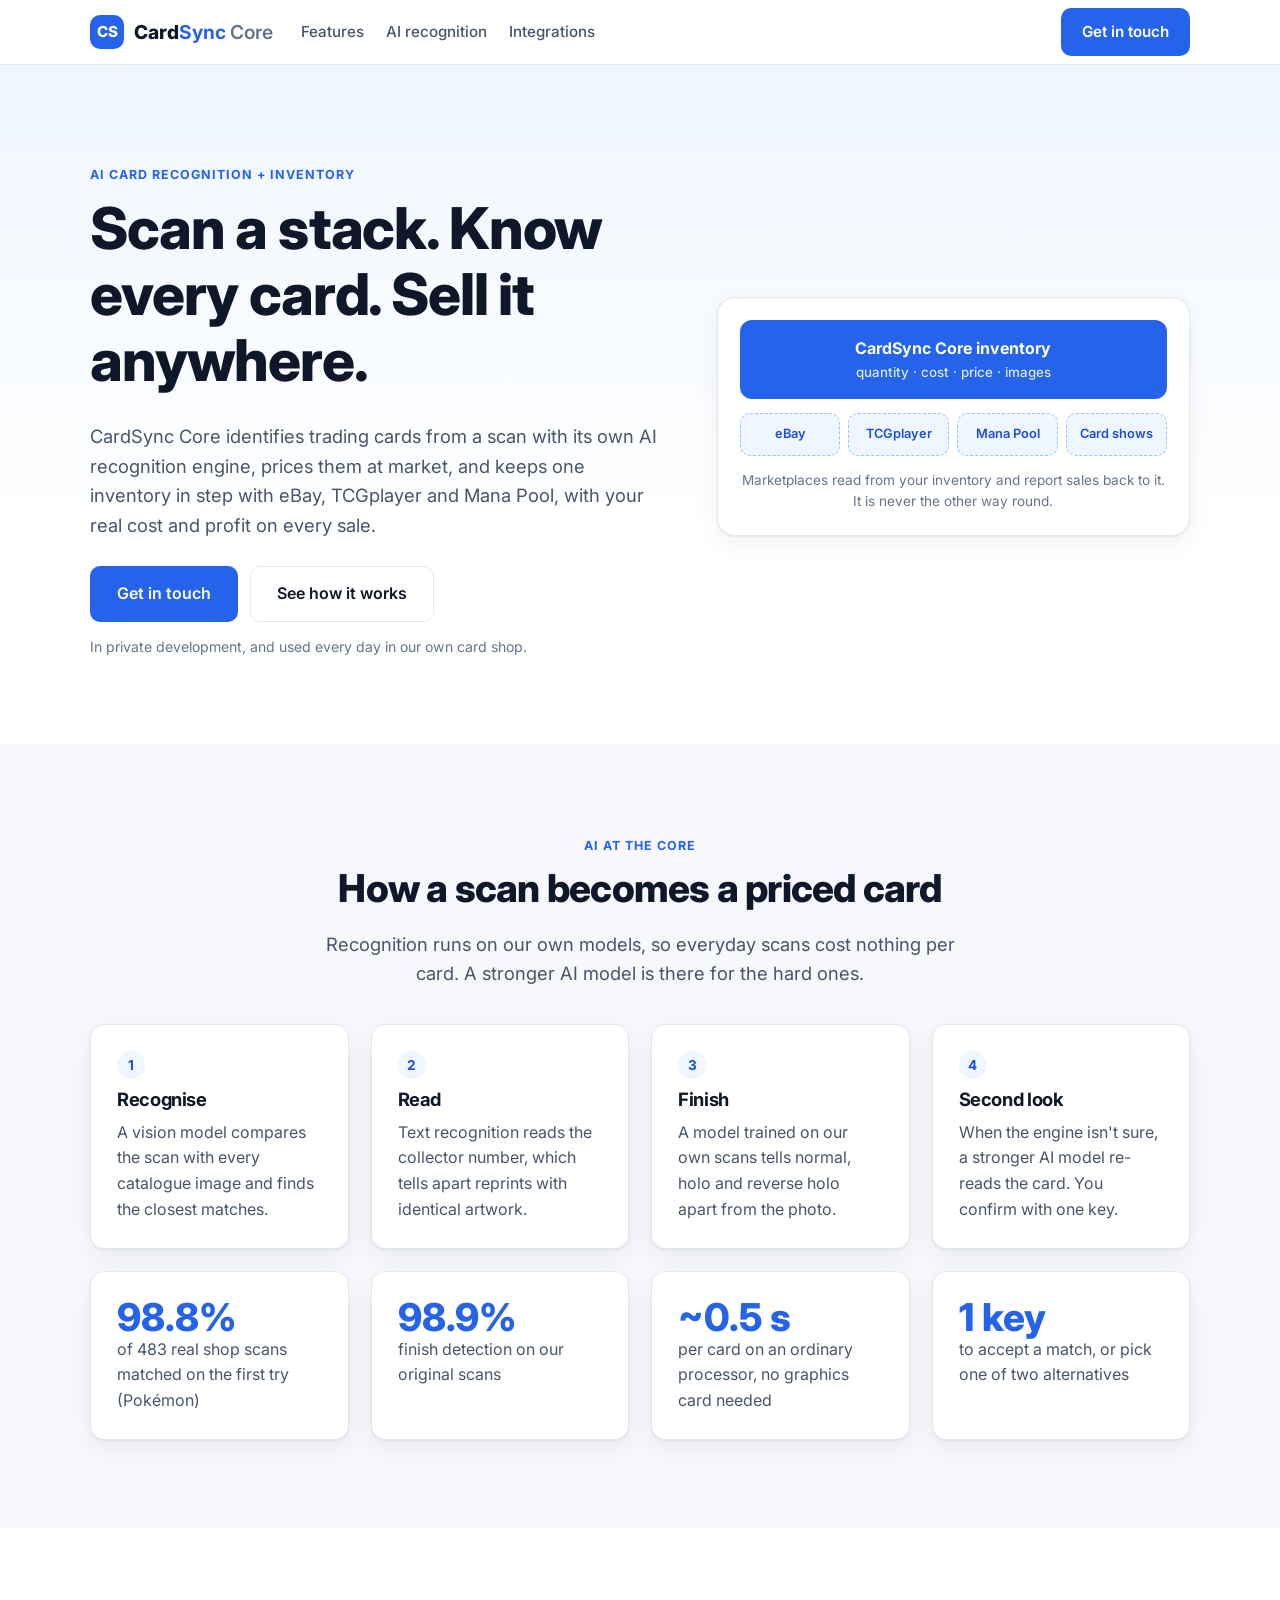
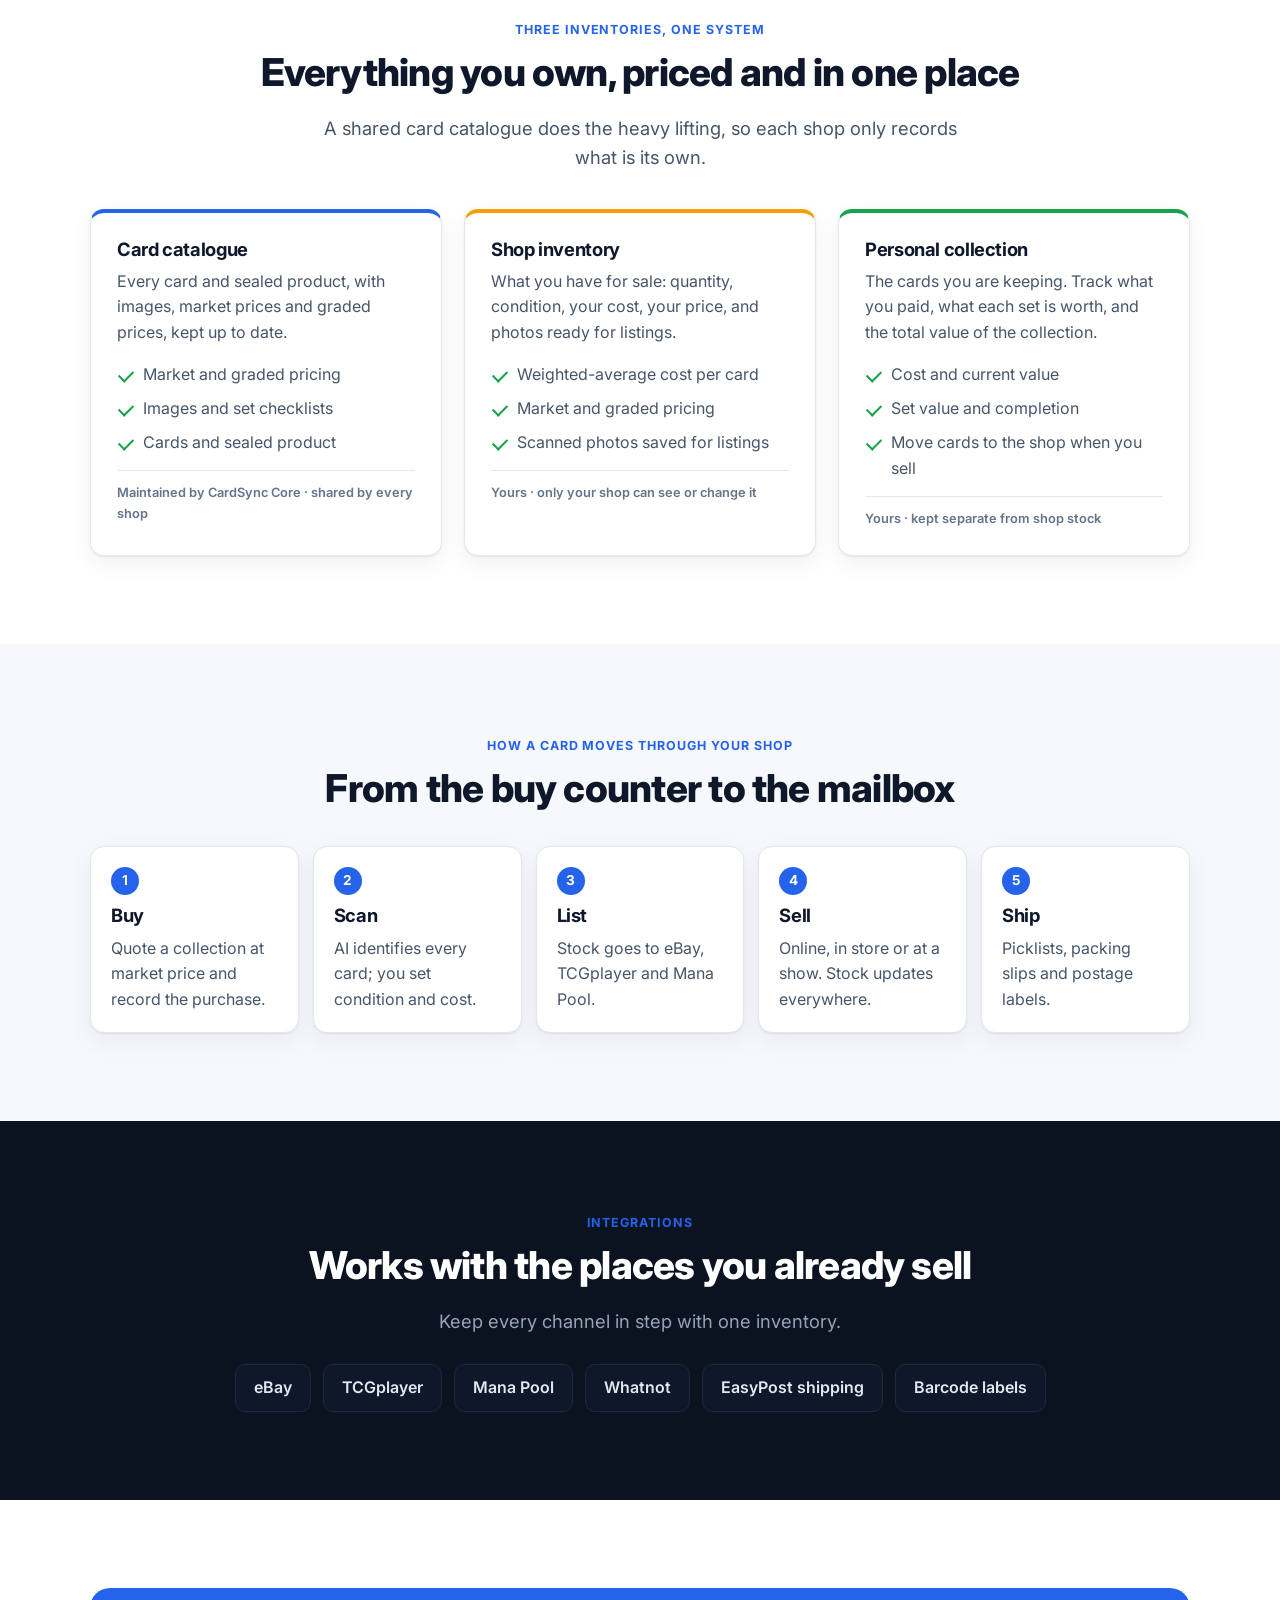
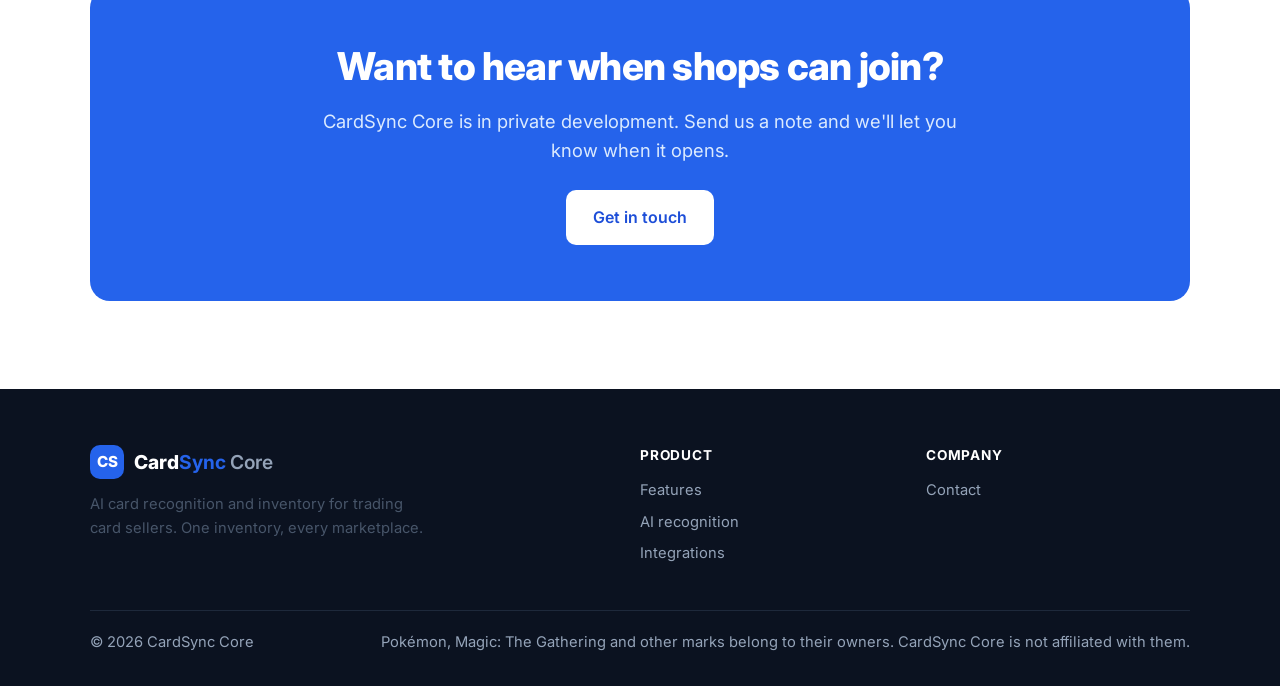
==== index.html @ 9a445628 "CardSync Core website: home and features pages for GitHub Pages Static, rebranded copy of the app's " ====
<!DOCTYPE html>
<html lang="en">
<head>
<meta charset="utf-8">
<meta name="viewport" content="width=device-width, initial-scale=1">
<title>CardSync Core: AI card recognition and inventory for card sellers</title>
<meta name="description" content="CardSync Core identifies trading cards from a scan with its own AI recognition engine, prices them at market, and keeps one inventory in step with eBay, TCGplayer and Mana Pool.">
<meta property="og:title" content="CardSync Core: AI card recognition and inventory for card sellers">
<meta property="og:description" content="Scan a stack, know every card, sell it anywhere. One inventory with your real cost and profit.">
<meta property="og:type" content="website">
<meta property="og:url" content="https://cardsynccore.com/">
<link rel="icon" href="data:image/svg+xml,%3Csvg xmlns='http://www.w3.org/2000/svg' viewBox='0 0 64 64'%3E%3Crect width='64' height='64' rx='16' fill='%232563eb'/%3E%3Ctext x='32' y='42' font-family='Arial,sans-serif' font-size='28' font-weight='700' fill='white' text-anchor='middle'%3ECS%3C/text%3E%3C/svg%3E">
<link rel="preconnect" href="https://fonts.googleapis.com">
<link rel="preconnect" href="https://fonts.gstatic.com" crossorigin>
<link href="https://fonts.googleapis.com/css2?family=Inter:wght@400;500;600;700;800&display=swap" rel="stylesheet">
<link rel="stylesheet" href="styles.css">
</head>
<body>
<nav class="nav" id="nav">
  <div class="wrap">
    <a href="./" class="logo"><span class="logo-mark">CS</span><span>Card<b>Sync</b> <i>Core</i></span></a>
    <button class="menu-btn" type="button" aria-label="Menu" onclick="document.getElementById('nav').classList.toggle('open')">Menu</button>
    <div class="nav-links">
      <a href="features.html">Features</a>
      <a href="#ai">AI recognition</a>
      <a href="features.html#integrations">Integrations</a>
    </div>
    <div class="nav-cta">
      <a class="btn btn-primary" href="mailto:jperry@cardsynccore.com?subject=CardSync%20Core">Get in touch</a>
    </div>
  </div>
</nav>
<main>

<section class="hero">
  <div class="wrap">
    <div>
      <span class="eyebrow">AI card recognition + inventory</span>
      <h1>Scan a stack. Know every card. Sell it anywhere.</h1>
      <p class="lead">CardSync Core identifies trading cards from a scan with its own AI recognition engine, prices them at market, and keeps one inventory in step with eBay, TCGplayer and Mana Pool, with your real cost and profit on every sale.</p>
      <div class="hero-actions">
        <a class="btn btn-primary btn-lg" href="mailto:jperry@cardsynccore.com?subject=CardSync%20Core">Get in touch</a>
        <a class="btn btn-ghost btn-lg" href="features.html">See how it works</a>
      </div>
      <p class="hero-note">In private development, and used every day in our own card shop.</p>
    </div>
    <div class="truth" aria-label="The CardSync Core inventory is the source of truth for every marketplace">
      <div class="truth-core">CardSync Core inventory<small>quantity · cost · price · images</small></div>
      <div class="truth-arrows">
        <span>eBay</span><span>TCGplayer</span><span>Mana Pool</span><span>Card shows</span>
      </div>
      <p class="truth-caption">Marketplaces read from your inventory and report sales back to it. It is never the other way round.</p>
    </div>
  </div>
</section>

<section class="soft" id="ai">
  <div class="wrap">
    <div class="center">
      <span class="eyebrow">AI at the core</span>
      <h2>How a scan becomes a priced card</h2>
      <p class="lead">Recognition runs on our own models, so everyday scans cost nothing per card. A stronger AI model is there for the hard ones.</p>
    </div>
    <div class="grid g4 ai-steps" style="margin-top:36px">
      <div class="card"><h3>Recognise</h3><p>A vision model compares the scan with every catalogue image and finds the closest matches.</p></div>
      <div class="card"><h3>Read</h3><p>Text recognition reads the collector number, which tells apart reprints with identical artwork.</p></div>
      <div class="card"><h3>Finish</h3><p>A model trained on our own scans tells normal, holo and reverse holo apart from the photo.</p></div>
      <div class="card"><h3>Second look</h3><p>When the engine isn't sure, a stronger AI model re-reads the card. You confirm with one key.</p></div>
    </div>
    <div class="grid g4" style="margin-top:22px">
      <div class="card"><div class="stat">98.8%</div><p>of 483 real shop scans matched on the first try (Pokémon)</p></div>
      <div class="card"><div class="stat">98.9%</div><p>finish detection on our original scans</p></div>
      <div class="card"><div class="stat">~0.5 s</div><p>per card on an ordinary processor, no graphics card needed</p></div>
      <div class="card"><div class="stat">1 key</div><p>to accept a match, or pick one of two alternatives</p></div>
    </div>
  </div>
</section>

<section>
  <div class="wrap">
    <div class="center">
      <span class="eyebrow">Three inventories, one system</span>
      <h2>Everything you own, priced and in one place</h2>
      <p class="lead">A shared card catalogue does the heavy lifting, so each shop only records what is its own.</p>
    </div>
    <div class="grid g3" style="margin-top:36px">
      <div class="card layer">
        <h3>Card catalogue</h3>
        <p>Every card and sealed product, with images, market prices and graded prices, kept up to date.</p>
        <ul class="ticks"><li>Market and graded pricing</li><li>Images and set checklists</li><li>Cards and sealed product</li></ul>
        <div class="who">Maintained by CardSync Core · shared by every shop</div>
      </div>
      <div class="card layer">
        <h3>Shop inventory</h3>
        <p>What you have for sale: quantity, condition, your cost, your price, and photos ready for listings.</p>
        <ul class="ticks"><li>Weighted-average cost per card</li><li>Market and graded pricing</li><li>Scanned photos saved for listings</li></ul>
        <div class="who">Yours · only your shop can see or change it</div>
      </div>
      <div class="card layer">
        <h3>Personal collection</h3>
        <p>The cards you are keeping. Track what you paid, what each set is worth, and the total value of the collection.</p>
        <ul class="ticks"><li>Cost and current value</li><li>Set value and completion</li><li>Move cards to the shop when you sell</li></ul>
        <div class="who">Yours · kept separate from shop stock</div>
      </div>
    </div>
  </div>
</section>

<section class="soft">
  <div class="wrap">
    <div class="center">
      <span class="eyebrow">How a card moves through your shop</span>
      <h2>From the buy counter to the mailbox</h2>
    </div>
    <div class="flow" style="margin-top:36px">
      <div class="card"><h3>Buy</h3><p>Quote a collection at market price and record the purchase.</p></div>
      <div class="card"><h3>Scan</h3><p>AI identifies every card; you set condition and cost.</p></div>
      <div class="card"><h3>List</h3><p>Stock goes to eBay, TCGplayer and Mana Pool.</p></div>
      <div class="card"><h3>Sell</h3><p>Online, in store or at a show. Stock updates everywhere.</p></div>
      <div class="card"><h3>Ship</h3><p>Picklists, packing slips and postage labels.</p></div>
    </div>
  </div>
</section>

<section class="dark" id="integrations">
  <div class="wrap center">
    <span class="eyebrow">Integrations</span>
    <h2>Works with the places you already sell</h2>
    <p class="lead">Keep every channel in step with one inventory.</p>
    <div class="logos"><span>eBay</span><span>TCGplayer</span><span>Mana Pool</span><span>Whatnot</span><span>EasyPost shipping</span><span>Barcode labels</span></div>
  </div>
</section>

<section>
  <div class="wrap">
    <div class="cta-band">
      <h2>Want to hear when shops can join?</h2>
      <p class="lead" style="margin:0 auto 24px">CardSync Core is in private development. Send us a note and we'll let you know when it opens.</p>
      <a class="btn btn-primary btn-lg" href="mailto:jperry@cardsynccore.com?subject=CardSync%20Core">Get in touch</a>
    </div>
  </div>
</section>

</main>
<footer>
  <div class="wrap">
    <div class="grid">
      <div>
        <a href="./" class="logo"><span class="logo-mark">CS</span><span>Card<b>Sync</b> <i>Core</i></span></a>
        <p style="margin-top:14px;max-width:340px">AI card recognition and inventory for trading card sellers. One inventory, every marketplace.</p>
      </div>
      <div>
        <h4>Product</h4>
        <a href="features.html">Features</a>
        <a href="#ai">AI recognition</a>
        <a href="features.html#integrations">Integrations</a>
      </div>
      <div>
        <h4>Company</h4>
        <a href="mailto:jperry@cardsynccore.com?subject=CardSync%20Core">Contact</a>
      </div>
    </div>
    <div class="legal">
      <span>&copy; 2026 CardSync Core</span>
      <span>Pokémon, Magic: The Gathering and other marks belong to their owners. CardSync Core is not affiliated with them.</span>
    </div>
  </div>
</footer>
</body>
</html>
---- styles.css ----
/* CardSync Core: public site. Static; GitHub Pages. */
:root{
  --bg:#ffffff; --bg-soft:#f6f8fb; --ink:#0f172a; --ink-2:#475569; --ink-3:#64748b;
  --line:#e2e8f0; --brand:#2563eb; --brand-ink:#1d4ed8; --brand-soft:#eff6ff;
  --accent:#f59e0b; --ok:#16a34a; --dark:#0b1220;
  --radius:14px; --shadow:0 1px 2px rgba(15,23,42,.06),0 8px 24px rgba(15,23,42,.06);
}
*{box-sizing:border-box}
html{scroll-behavior:smooth}
body{margin:0;background:var(--bg);color:var(--ink);font:16px/1.6 Inter,system-ui,-apple-system,"Segoe UI",sans-serif;-webkit-font-smoothing:antialiased}
a{color:var(--brand);text-decoration:none}
img{max-width:100%}
.wrap{max-width:1140px;margin:0 auto;padding:0 20px}
h1,h2,h3{line-height:1.15;letter-spacing:-.02em;margin:0 0 .5em}
h1{font-size:clamp(2.2rem,5vw,3.6rem);font-weight:800}
h2{font-size:clamp(1.7rem,3.4vw,2.4rem);font-weight:800}
h3{font-size:1.15rem;font-weight:700}
p{margin:0 0 1em;color:var(--ink-2)}
.eyebrow{display:inline-block;font-size:.78rem;font-weight:700;letter-spacing:.08em;text-transform:uppercase;color:var(--brand);margin-bottom:.8em}
.lead{font-size:1.15rem;max-width:640px}
.center{text-align:center}.center .lead{margin-left:auto;margin-right:auto}

/* nav */
.nav{position:sticky;top:0;z-index:20;background:rgba(255,255,255,.92);backdrop-filter:saturate(1.4) blur(8px);border-bottom:1px solid var(--line)}
.nav .wrap{display:flex;align-items:center;gap:28px;height:64px}
.logo{display:flex;align-items:center;gap:10px;font-weight:800;font-size:1.2rem;color:var(--ink)}
.logo-mark{width:34px;height:34px;border-radius:10px;background:var(--brand);display:grid;place-items:center;color:#fff;font-size:.95rem}
.logo b{color:var(--brand)}
.logo i{font-style:normal;font-weight:600;color:var(--ink-3)}
.nav-links{display:flex;gap:22px;margin-right:auto}
.nav-links a{color:var(--ink-2);font-weight:500;font-size:.95rem}
.nav-links a:hover,.nav-links a.active{color:var(--ink)}
.nav-cta{display:flex;gap:10px;align-items:center}
.menu-btn{display:none;margin-left:auto;background:none;border:1px solid var(--line);border-radius:8px;padding:6px 10px;font:inherit;cursor:pointer}

/* buttons */
.btn{display:inline-flex;align-items:center;justify-content:center;gap:8px;padding:11px 20px;border-radius:10px;font-weight:600;font-size:.95rem;border:1px solid transparent;cursor:pointer;transition:background .15s,border-color .15s}
.btn-primary{background:var(--brand);color:#fff}.btn-primary:hover{background:var(--brand-ink)}
.btn-ghost{color:var(--ink);border-color:var(--line);background:#fff}.btn-ghost:hover{border-color:#cbd5e1}
.btn-lg{padding:14px 26px;font-size:1rem}

/* sections */
section{padding:88px 0}
.soft{background:var(--bg-soft)}
.dark{background:var(--dark);color:#e2e8f0}.dark p{color:#94a3b8}.dark h2,.dark h3{color:#fff}
.grid{display:grid;gap:22px}
.g2{grid-template-columns:repeat(2,1fr)}.g3{grid-template-columns:repeat(3,1fr)}.g4{grid-template-columns:repeat(4,1fr)}
.card{background:#fff;border:1px solid var(--line);border-radius:var(--radius);padding:26px;box-shadow:var(--shadow)}
.card p:last-child{margin-bottom:0}
.ticks{list-style:none;padding:0;margin:0}
.ticks li{position:relative;padding-left:26px;margin:0 0 .55em;color:var(--ink-2)}
.ticks li::before{content:"";position:absolute;left:2px;top:.5em;width:12px;height:7px;border-left:2px solid var(--ok);border-bottom:2px solid var(--ok);transform:rotate(-45deg)}
.pill{display:inline-block;font-size:.75rem;font-weight:600;padding:3px 10px;border-radius:999px;background:var(--brand-soft);color:var(--brand-ink)}
.cta-band{background:var(--brand);color:#fff;border-radius:20px;padding:56px 40px;text-align:center}
.cta-band h2{color:#fff}.cta-band p{color:#dbeafe}
.cta-band .btn-primary{background:#fff;color:var(--brand-ink)}

/* home */
.hero{padding:96px 0 72px;background:linear-gradient(180deg,var(--brand-soft),#fff 70%)}
.hero .wrap{display:grid;grid-template-columns:1.1fr .9fr;gap:48px;align-items:center}
.hero-actions{display:flex;gap:12px;flex-wrap:wrap;margin:26px 0 14px}
.hero-note{font-size:.88rem;color:var(--ink-3)}
.truth{background:#fff;border:1px solid var(--line);border-radius:18px;box-shadow:var(--shadow);padding:22px}
.truth-core{background:var(--brand);color:#fff;border-radius:12px;padding:16px 18px;text-align:center;font-weight:700}
.truth-core small{display:block;font-weight:500;color:#dbeafe}
.truth-arrows{display:grid;grid-template-columns:repeat(4,1fr);gap:8px;margin-top:14px}
.truth-arrows span{border:1px dashed #93c5fd;border-radius:10px;padding:10px 4px;text-align:center;font-size:.8rem;font-weight:600;color:var(--brand-ink);background:var(--brand-soft)}
.truth-caption{margin:14px 0 0;font-size:.85rem;text-align:center;color:var(--ink-3)}
.layer{border-top:4px solid var(--brand)}
.layer:nth-child(2){border-top-color:var(--accent)}
.layer:nth-child(3){border-top-color:var(--ok)}
.who{font-size:.8rem;font-weight:600;color:var(--ink-3);margin-top:14px;padding-top:12px;border-top:1px solid var(--line)}
.flow{display:grid;grid-template-columns:repeat(5,1fr);gap:14px;counter-reset:step}
.flow .card{padding:20px}
.flow .card::before{counter-increment:step;content:counter(step);display:grid;place-items:center;width:28px;height:28px;border-radius:50%;background:var(--brand);color:#fff;font-weight:700;font-size:.85rem;margin-bottom:10px}
.logos{display:flex;flex-wrap:wrap;gap:12px;justify-content:center;margin-top:28px}
.logos span{border:1px solid #1e293b;background:#0f172a;border-radius:10px;padding:10px 18px;font-weight:600;color:#e2e8f0}
.stat{font-size:2.4rem;font-weight:800;color:var(--brand);line-height:1}
.ai-steps{counter-reset:ai}
.ai-steps .card::before{counter-increment:ai;content:counter(ai);display:inline-grid;place-items:center;width:28px;height:28px;border-radius:50%;background:var(--brand-soft);color:var(--brand-ink);font-weight:700;font-size:.85rem;margin-bottom:10px}

/* features */
.fhero{padding:84px 0 40px;text-align:center;background:linear-gradient(180deg,var(--brand-soft),#fff)}
.jump{display:flex;flex-wrap:wrap;gap:8px;justify-content:center;margin-top:22px}
.jump a{border:1px solid var(--line);background:#fff;border-radius:999px;padding:6px 14px;font-size:.88rem;color:var(--ink-2);font-weight:500}
.jump a:hover{border-color:var(--brand);color:var(--brand)}
.feat{display:grid;grid-template-columns:1fr 1fr;gap:48px;align-items:start;padding:56px 0;border-bottom:1px solid var(--line)}
.feat:last-child{border-bottom:0}
.feat .card{background:var(--bg-soft);box-shadow:none}

/* footer */
footer{background:var(--dark);color:#94a3b8;padding:56px 0 32px;font-size:.92rem}
footer .grid{grid-template-columns:2fr 1fr 1fr}
footer h4{color:#fff;font-size:.85rem;text-transform:uppercase;letter-spacing:.06em;margin:0 0 12px}
footer a{color:#94a3b8;display:block;margin-bottom:8px}footer a:hover{color:#fff}
footer .logo{color:#fff}
footer .logo i{color:#94a3b8}
.legal{border-top:1px solid #1e293b;margin-top:36px;padding-top:20px;display:flex;justify-content:space-between;gap:12px;flex-wrap:wrap}

@media (max-width:900px){
  .g3,.g4{grid-template-columns:repeat(2,1fr)}
  footer .grid{grid-template-columns:1fr 1fr}
  .hero .wrap{grid-template-columns:1fr}
  .flow{grid-template-columns:repeat(2,1fr)}
}
@media (max-width:720px){
  section{padding:64px 0}
  .g2,.g3,.g4{grid-template-columns:1fr}
  .menu-btn{display:block}
  .nav-links,.nav-cta{display:none}
  .nav.open .wrap{flex-wrap:wrap;height:auto;padding-top:12px;padding-bottom:16px}
  .nav.open .nav-links,.nav.open .nav-cta{display:flex;flex-direction:column;align-items:flex-start;width:100%;gap:12px}
  .cta-band{padding:40px 22px}
  .flow{grid-template-columns:1fr}
  .truth-arrows{grid-template-columns:repeat(2,1fr)}
  .feat{grid-template-columns:1fr;gap:18px;padding:40px 0}
}
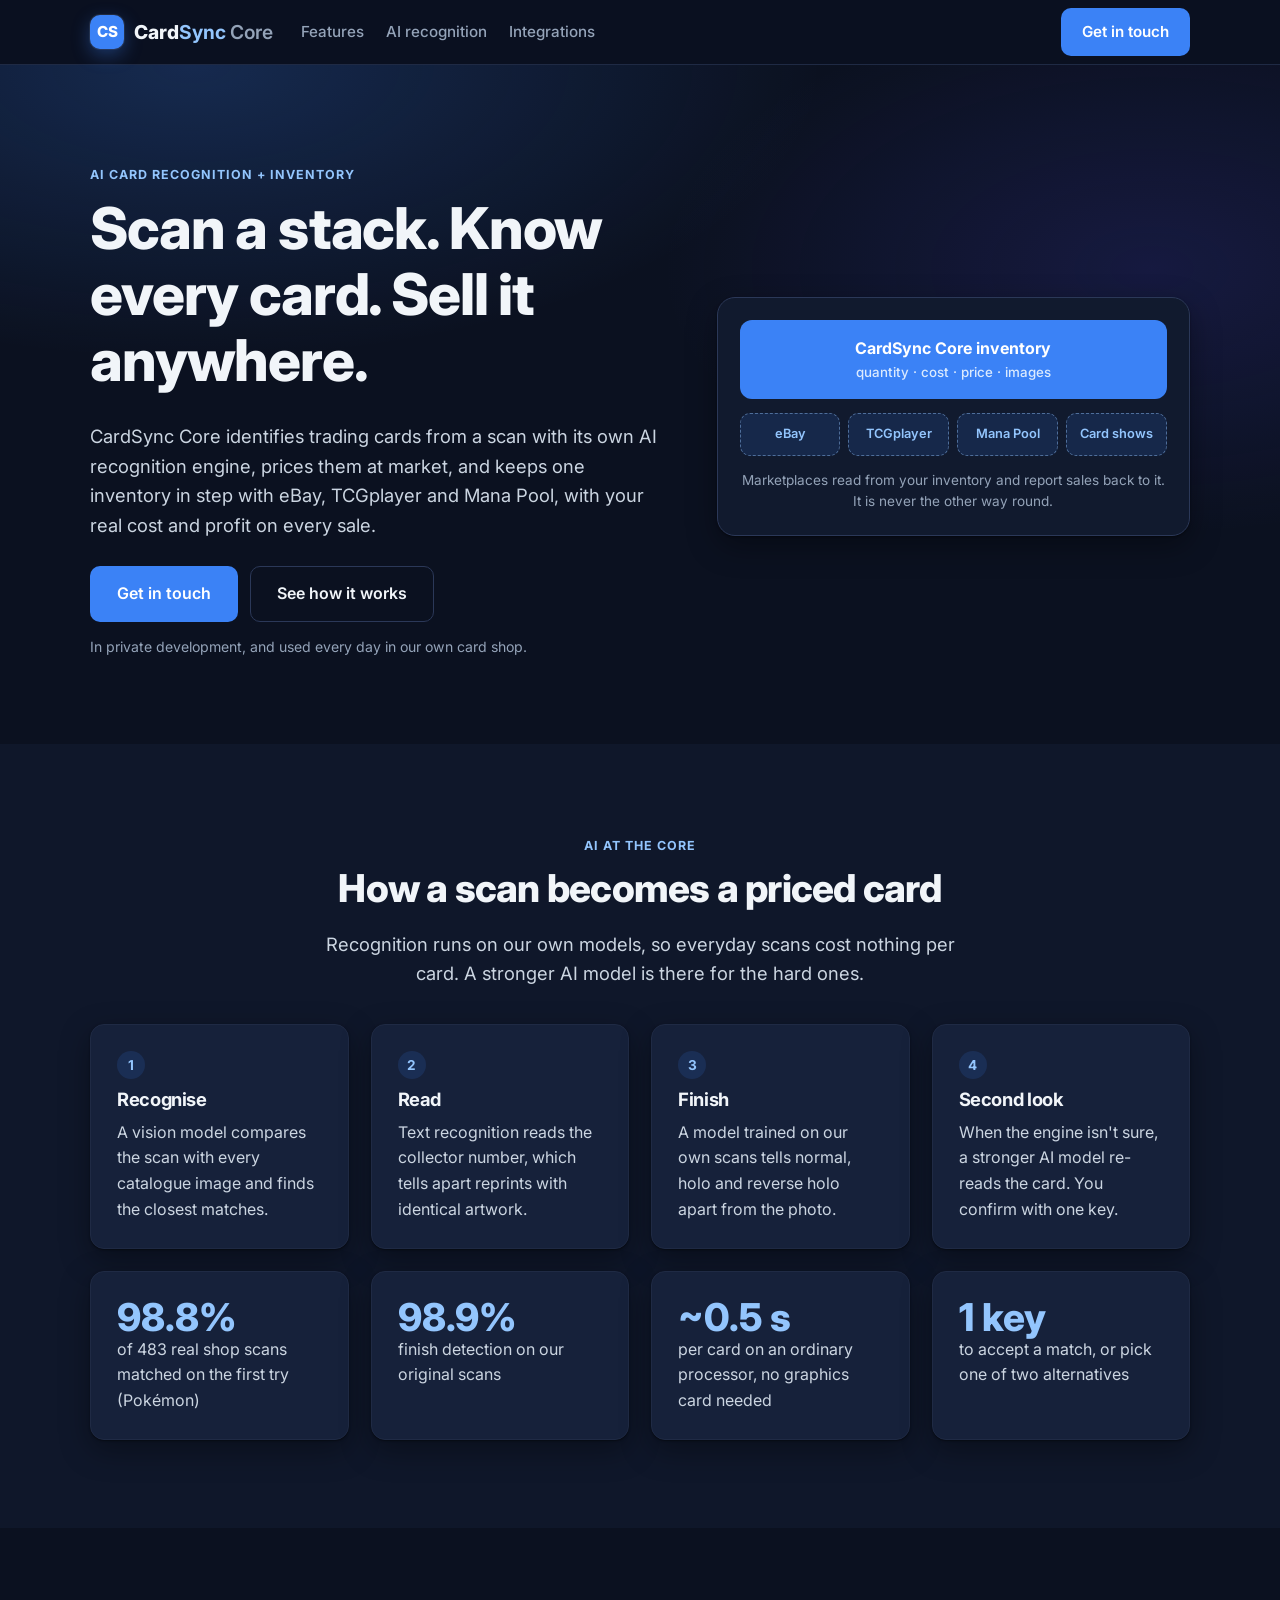
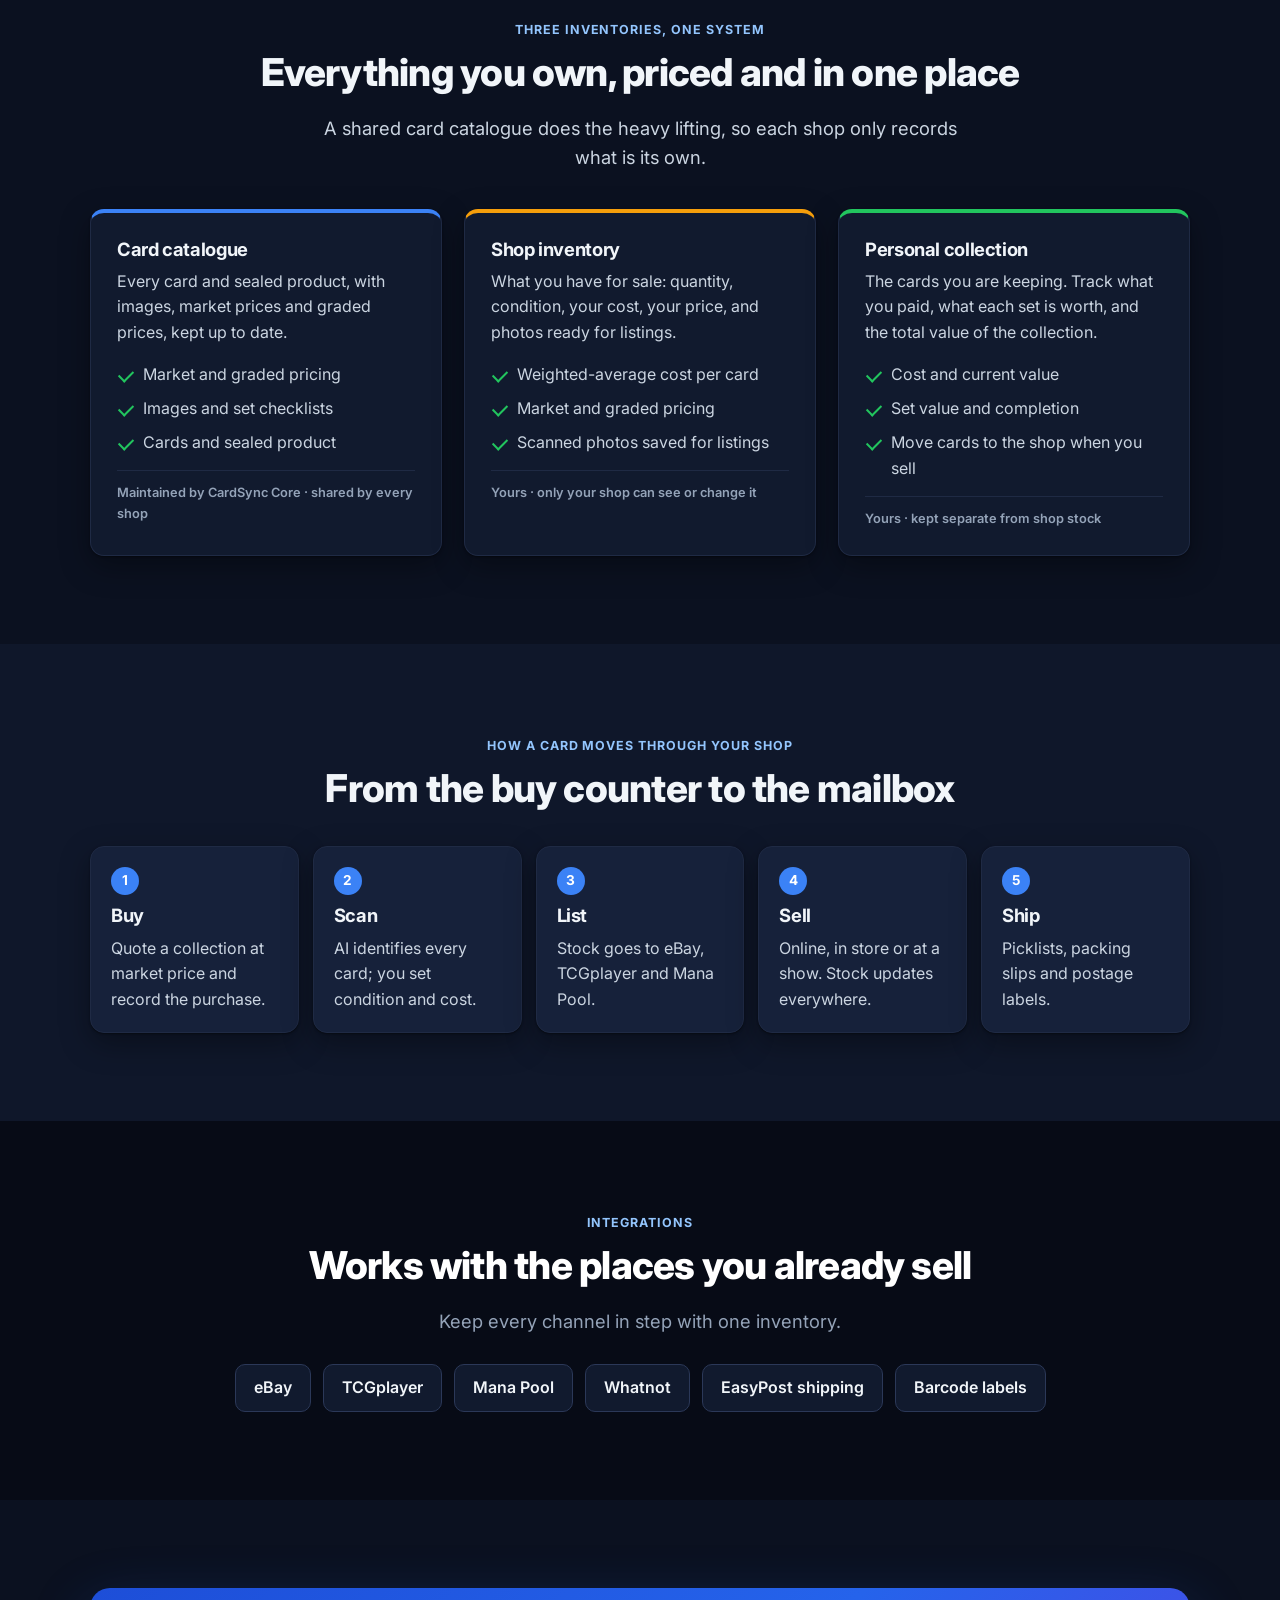
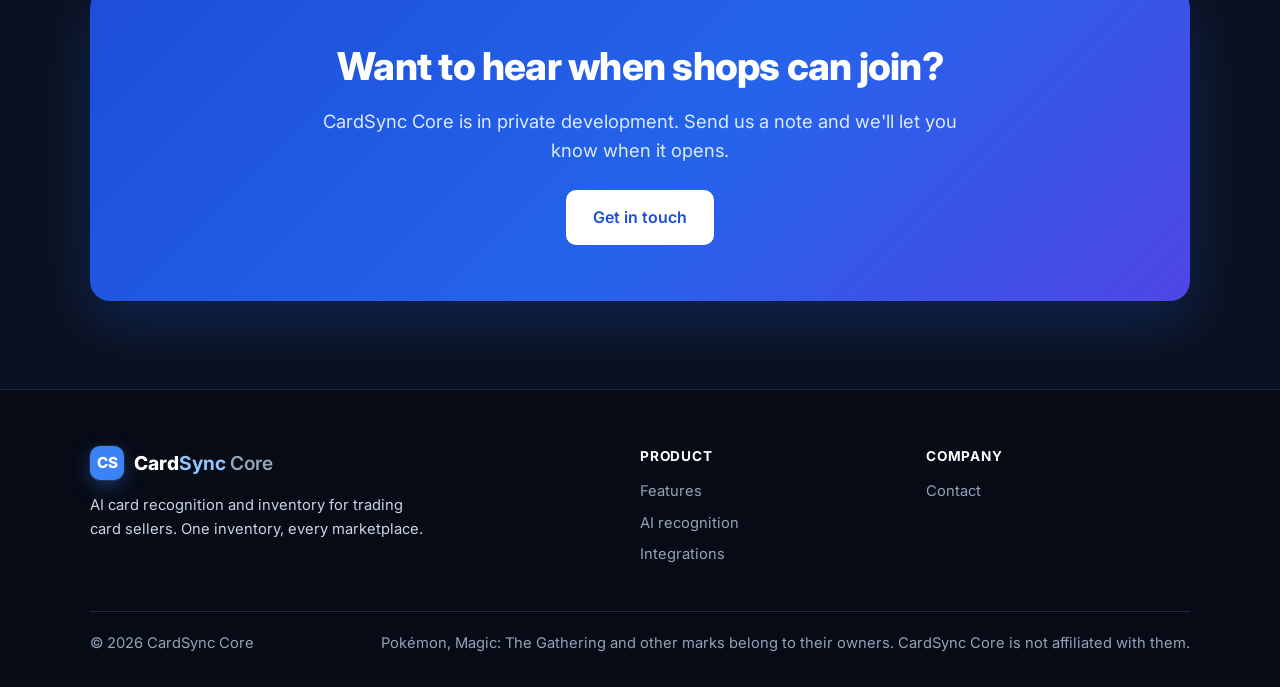
==== commit 93b6231d: "Dark theme Co-Authored-By: Claude Opus 5.5 <noreply@anthropic.com>" ====
--- a/index.html
+++ b/index.html
@@ -3,6 +3,7 @@
 <head>
 <meta charset="utf-8">
 <meta name="viewport" content="width=device-width, initial-scale=1">
+<meta name="theme-color" content="#0b1120">
 <title>CardSync Core: AI card recognition and inventory for card sellers</title>
 <meta name="description" content="CardSync Core identifies trading cards from a scan with its own AI recognition engine, prices them at market, and keeps one inventory in step with eBay, TCGplayer and Mana Pool.">
 <meta property="og:title" content="CardSync Core: AI card recognition and inventory for card sellers">
--- a/styles.css
+++ b/styles.css
@@ -1,14 +1,18 @@
 /* CardSync Core: public site. Static; GitHub Pages. */
+/* Dark theme. */
 :root{
-  --bg:#ffffff; --bg-soft:#f6f8fb; --ink:#0f172a; --ink-2:#475569; --ink-3:#64748b;
-  --line:#e2e8f0; --brand:#2563eb; --brand-ink:#1d4ed8; --brand-soft:#eff6ff;
-  --accent:#f59e0b; --ok:#16a34a; --dark:#0b1220;
-  --radius:14px; --shadow:0 1px 2px rgba(15,23,42,.06),0 8px 24px rgba(15,23,42,.06);
+  color-scheme:dark;
+  --bg:#0b1120; --bg-soft:#0f172a; --panel:#111a2e; --panel-2:#16213a;
+  --ink:#f1f5f9; --ink-2:#cbd5e1; --ink-3:#94a3b8;
+  --line:#1f2a44; --line-2:#2b3858;
+  --brand:#3b82f6; --brand-ink:#2563eb; --brand-text:#93c5fd; --brand-soft:rgba(59,130,246,.14);
+  --accent:#f59e0b; --ok:#22c55e; --dark:#070b16;
+  --radius:14px; --shadow:0 1px 2px rgba(0,0,0,.4),0 10px 30px rgba(0,0,0,.35);
 }
 *{box-sizing:border-box}
-html{scroll-behavior:smooth}
+html{scroll-behavior:smooth;scroll-padding-top:72px}
 body{margin:0;background:var(--bg);color:var(--ink);font:16px/1.6 Inter,system-ui,-apple-system,"Segoe UI",sans-serif;-webkit-font-smoothing:antialiased}
-a{color:var(--brand);text-decoration:none}
+a{color:var(--brand-text);text-decoration:none}
 img{max-width:100%}
 .wrap{max-width:1140px;margin:0 auto;padding:0 20px}
 h1,h2,h3{line-height:1.15;letter-spacing:-.02em;margin:0 0 .5em}
@@ -16,55 +20,56 @@
 h2{font-size:clamp(1.7rem,3.4vw,2.4rem);font-weight:800}
 h3{font-size:1.15rem;font-weight:700}
 p{margin:0 0 1em;color:var(--ink-2)}
-.eyebrow{display:inline-block;font-size:.78rem;font-weight:700;letter-spacing:.08em;text-transform:uppercase;color:var(--brand);margin-bottom:.8em}
+.eyebrow{display:inline-block;font-size:.78rem;font-weight:700;letter-spacing:.08em;text-transform:uppercase;color:var(--brand-text);margin-bottom:.8em}
 .lead{font-size:1.15rem;max-width:640px}
 .center{text-align:center}.center .lead{margin-left:auto;margin-right:auto}
 
 /* nav */
-.nav{position:sticky;top:0;z-index:20;background:rgba(255,255,255,.92);backdrop-filter:saturate(1.4) blur(8px);border-bottom:1px solid var(--line)}
+.nav{position:sticky;top:0;z-index:20;background:rgba(11,17,32,.85);backdrop-filter:saturate(1.4) blur(10px);border-bottom:1px solid var(--line)}
 .nav .wrap{display:flex;align-items:center;gap:28px;height:64px}
 .logo{display:flex;align-items:center;gap:10px;font-weight:800;font-size:1.2rem;color:var(--ink)}
-.logo-mark{width:34px;height:34px;border-radius:10px;background:var(--brand);display:grid;place-items:center;color:#fff;font-size:.95rem}
-.logo b{color:var(--brand)}
+.logo-mark{width:34px;height:34px;border-radius:10px;background:var(--brand);display:grid;place-items:center;color:#fff;font-size:.95rem;box-shadow:0 0 0 1px rgba(255,255,255,.08),0 6px 18px rgba(59,130,246,.35)}
+.logo b{color:var(--brand-text)}
 .logo i{font-style:normal;font-weight:600;color:var(--ink-3)}
 .nav-links{display:flex;gap:22px;margin-right:auto}
-.nav-links a{color:var(--ink-2);font-weight:500;font-size:.95rem}
+.nav-links a{color:var(--ink-3);font-weight:500;font-size:.95rem}
 .nav-links a:hover,.nav-links a.active{color:var(--ink)}
 .nav-cta{display:flex;gap:10px;align-items:center}
-.menu-btn{display:none;margin-left:auto;background:none;border:1px solid var(--line);border-radius:8px;padding:6px 10px;font:inherit;cursor:pointer}
+.menu-btn{display:none;margin-left:auto;background:none;color:var(--ink);border:1px solid var(--line-2);border-radius:8px;padding:6px 10px;font:inherit;cursor:pointer}
 
 /* buttons */
 .btn{display:inline-flex;align-items:center;justify-content:center;gap:8px;padding:11px 20px;border-radius:10px;font-weight:600;font-size:.95rem;border:1px solid transparent;cursor:pointer;transition:background .15s,border-color .15s}
 .btn-primary{background:var(--brand);color:#fff}.btn-primary:hover{background:var(--brand-ink)}
-.btn-ghost{color:var(--ink);border-color:var(--line);background:#fff}.btn-ghost:hover{border-color:#cbd5e1}
+.btn-ghost{color:var(--ink);border-color:var(--line-2);background:transparent}.btn-ghost:hover{border-color:var(--ink-3);background:rgba(255,255,255,.03)}
 .btn-lg{padding:14px 26px;font-size:1rem}
 
 /* sections */
 section{padding:88px 0}
 .soft{background:var(--bg-soft)}
-.dark{background:var(--dark);color:#e2e8f0}.dark p{color:#94a3b8}.dark h2,.dark h3{color:#fff}
+.dark{background:var(--dark);color:var(--ink-2)}.dark p{color:var(--ink-3)}.dark h2,.dark h3{color:#fff}
 .grid{display:grid;gap:22px}
 .g2{grid-template-columns:repeat(2,1fr)}.g3{grid-template-columns:repeat(3,1fr)}.g4{grid-template-columns:repeat(4,1fr)}
-.card{background:#fff;border:1px solid var(--line);border-radius:var(--radius);padding:26px;box-shadow:var(--shadow)}
+.card{background:var(--panel);border:1px solid var(--line);border-radius:var(--radius);padding:26px;box-shadow:var(--shadow)}
+.soft .card{background:var(--panel-2)}
 .card p:last-child{margin-bottom:0}
 .ticks{list-style:none;padding:0;margin:0}
 .ticks li{position:relative;padding-left:26px;margin:0 0 .55em;color:var(--ink-2)}
 .ticks li::before{content:"";position:absolute;left:2px;top:.5em;width:12px;height:7px;border-left:2px solid var(--ok);border-bottom:2px solid var(--ok);transform:rotate(-45deg)}
-.pill{display:inline-block;font-size:.75rem;font-weight:600;padding:3px 10px;border-radius:999px;background:var(--brand-soft);color:var(--brand-ink)}
-.cta-band{background:var(--brand);color:#fff;border-radius:20px;padding:56px 40px;text-align:center}
+.pill{display:inline-block;font-size:.75rem;font-weight:600;padding:3px 10px;border-radius:999px;background:var(--brand-soft);color:var(--brand-text)}
+.cta-band{background:linear-gradient(135deg,#1d4ed8,#2563eb 55%,#4f46e5);color:#fff;border-radius:20px;padding:56px 40px;text-align:center;box-shadow:0 20px 60px rgba(37,99,235,.25)}
 .cta-band h2{color:#fff}.cta-band p{color:#dbeafe}
-.cta-band .btn-primary{background:#fff;color:var(--brand-ink)}
+.cta-band .btn-primary{background:#fff;color:#1d4ed8}.cta-band .btn-primary:hover{background:#eff6ff}
 
 /* home */
-.hero{padding:96px 0 72px;background:linear-gradient(180deg,var(--brand-soft),#fff 70%)}
+.hero{padding:96px 0 72px;background:radial-gradient(900px 420px at 15% 0%,rgba(59,130,246,.22),transparent 70%),radial-gradient(700px 380px at 90% 30%,rgba(79,70,229,.16),transparent 70%),var(--bg)}
 .hero .wrap{display:grid;grid-template-columns:1.1fr .9fr;gap:48px;align-items:center}
 .hero-actions{display:flex;gap:12px;flex-wrap:wrap;margin:26px 0 14px}
 .hero-note{font-size:.88rem;color:var(--ink-3)}
-.truth{background:#fff;border:1px solid var(--line);border-radius:18px;box-shadow:var(--shadow);padding:22px}
+.truth{background:var(--panel);border:1px solid var(--line-2);border-radius:18px;box-shadow:var(--shadow);padding:22px}
 .truth-core{background:var(--brand);color:#fff;border-radius:12px;padding:16px 18px;text-align:center;font-weight:700}
 .truth-core small{display:block;font-weight:500;color:#dbeafe}
 .truth-arrows{display:grid;grid-template-columns:repeat(4,1fr);gap:8px;margin-top:14px}
-.truth-arrows span{border:1px dashed #93c5fd;border-radius:10px;padding:10px 4px;text-align:center;font-size:.8rem;font-weight:600;color:var(--brand-ink);background:var(--brand-soft)}
+.truth-arrows span{border:1px dashed rgba(147,197,253,.45);border-radius:10px;padding:10px 4px;text-align:center;font-size:.8rem;font-weight:600;color:var(--brand-text);background:var(--brand-soft)}
 .truth-caption{margin:14px 0 0;font-size:.85rem;text-align:center;color:var(--ink-3)}
 .layer{border-top:4px solid var(--brand)}
 .layer:nth-child(2){border-top-color:var(--accent)}
@@ -74,28 +79,28 @@
 .flow .card{padding:20px}
 .flow .card::before{counter-increment:step;content:counter(step);display:grid;place-items:center;width:28px;height:28px;border-radius:50%;background:var(--brand);color:#fff;font-weight:700;font-size:.85rem;margin-bottom:10px}
 .logos{display:flex;flex-wrap:wrap;gap:12px;justify-content:center;margin-top:28px}
-.logos span{border:1px solid #1e293b;background:#0f172a;border-radius:10px;padding:10px 18px;font-weight:600;color:#e2e8f0}
-.stat{font-size:2.4rem;font-weight:800;color:var(--brand);line-height:1}
+.logos span{border:1px solid var(--line-2);background:var(--panel);border-radius:10px;padding:10px 18px;font-weight:600;color:var(--ink)}
+.stat{font-size:2.4rem;font-weight:800;color:var(--brand-text);line-height:1}
 .ai-steps{counter-reset:ai}
-.ai-steps .card::before{counter-increment:ai;content:counter(ai);display:inline-grid;place-items:center;width:28px;height:28px;border-radius:50%;background:var(--brand-soft);color:var(--brand-ink);font-weight:700;font-size:.85rem;margin-bottom:10px}
+.ai-steps .card::before{counter-increment:ai;content:counter(ai);display:inline-grid;place-items:center;width:28px;height:28px;border-radius:50%;background:var(--brand-soft);color:var(--brand-text);font-weight:700;font-size:.85rem;margin-bottom:10px}
 
 /* features */
-.fhero{padding:84px 0 40px;text-align:center;background:linear-gradient(180deg,var(--brand-soft),#fff)}
+.fhero{padding:84px 0 40px;text-align:center;background:radial-gradient(900px 380px at 50% 0%,rgba(59,130,246,.2),transparent 70%),var(--bg)}
 .jump{display:flex;flex-wrap:wrap;gap:8px;justify-content:center;margin-top:22px}
-.jump a{border:1px solid var(--line);background:#fff;border-radius:999px;padding:6px 14px;font-size:.88rem;color:var(--ink-2);font-weight:500}
-.jump a:hover{border-color:var(--brand);color:var(--brand)}
+.jump a{border:1px solid var(--line-2);background:var(--panel);border-radius:999px;padding:6px 14px;font-size:.88rem;color:var(--ink-2);font-weight:500}
+.jump a:hover{border-color:var(--brand);color:var(--brand-text)}
 .feat{display:grid;grid-template-columns:1fr 1fr;gap:48px;align-items:start;padding:56px 0;border-bottom:1px solid var(--line)}
 .feat:last-child{border-bottom:0}
-.feat .card{background:var(--bg-soft);box-shadow:none}
+.feat .card{background:var(--panel);box-shadow:none}
 
 /* footer */
-footer{background:var(--dark);color:#94a3b8;padding:56px 0 32px;font-size:.92rem}
+footer{background:var(--dark);color:var(--ink-3);padding:56px 0 32px;font-size:.92rem;border-top:1px solid var(--line)}
 footer .grid{grid-template-columns:2fr 1fr 1fr}
 footer h4{color:#fff;font-size:.85rem;text-transform:uppercase;letter-spacing:.06em;margin:0 0 12px}
-footer a{color:#94a3b8;display:block;margin-bottom:8px}footer a:hover{color:#fff}
+footer a{color:var(--ink-3);display:block;margin-bottom:8px}footer a:hover{color:#fff}
 footer .logo{color:#fff}
-footer .logo i{color:#94a3b8}
-.legal{border-top:1px solid #1e293b;margin-top:36px;padding-top:20px;display:flex;justify-content:space-between;gap:12px;flex-wrap:wrap}
+footer .logo i{color:var(--ink-3)}
+.legal{border-top:1px solid var(--line);margin-top:36px;padding-top:20px;display:flex;justify-content:space-between;gap:12px;flex-wrap:wrap}
 
 @media (max-width:900px){
   .g3,.g4{grid-template-columns:repeat(2,1fr)}
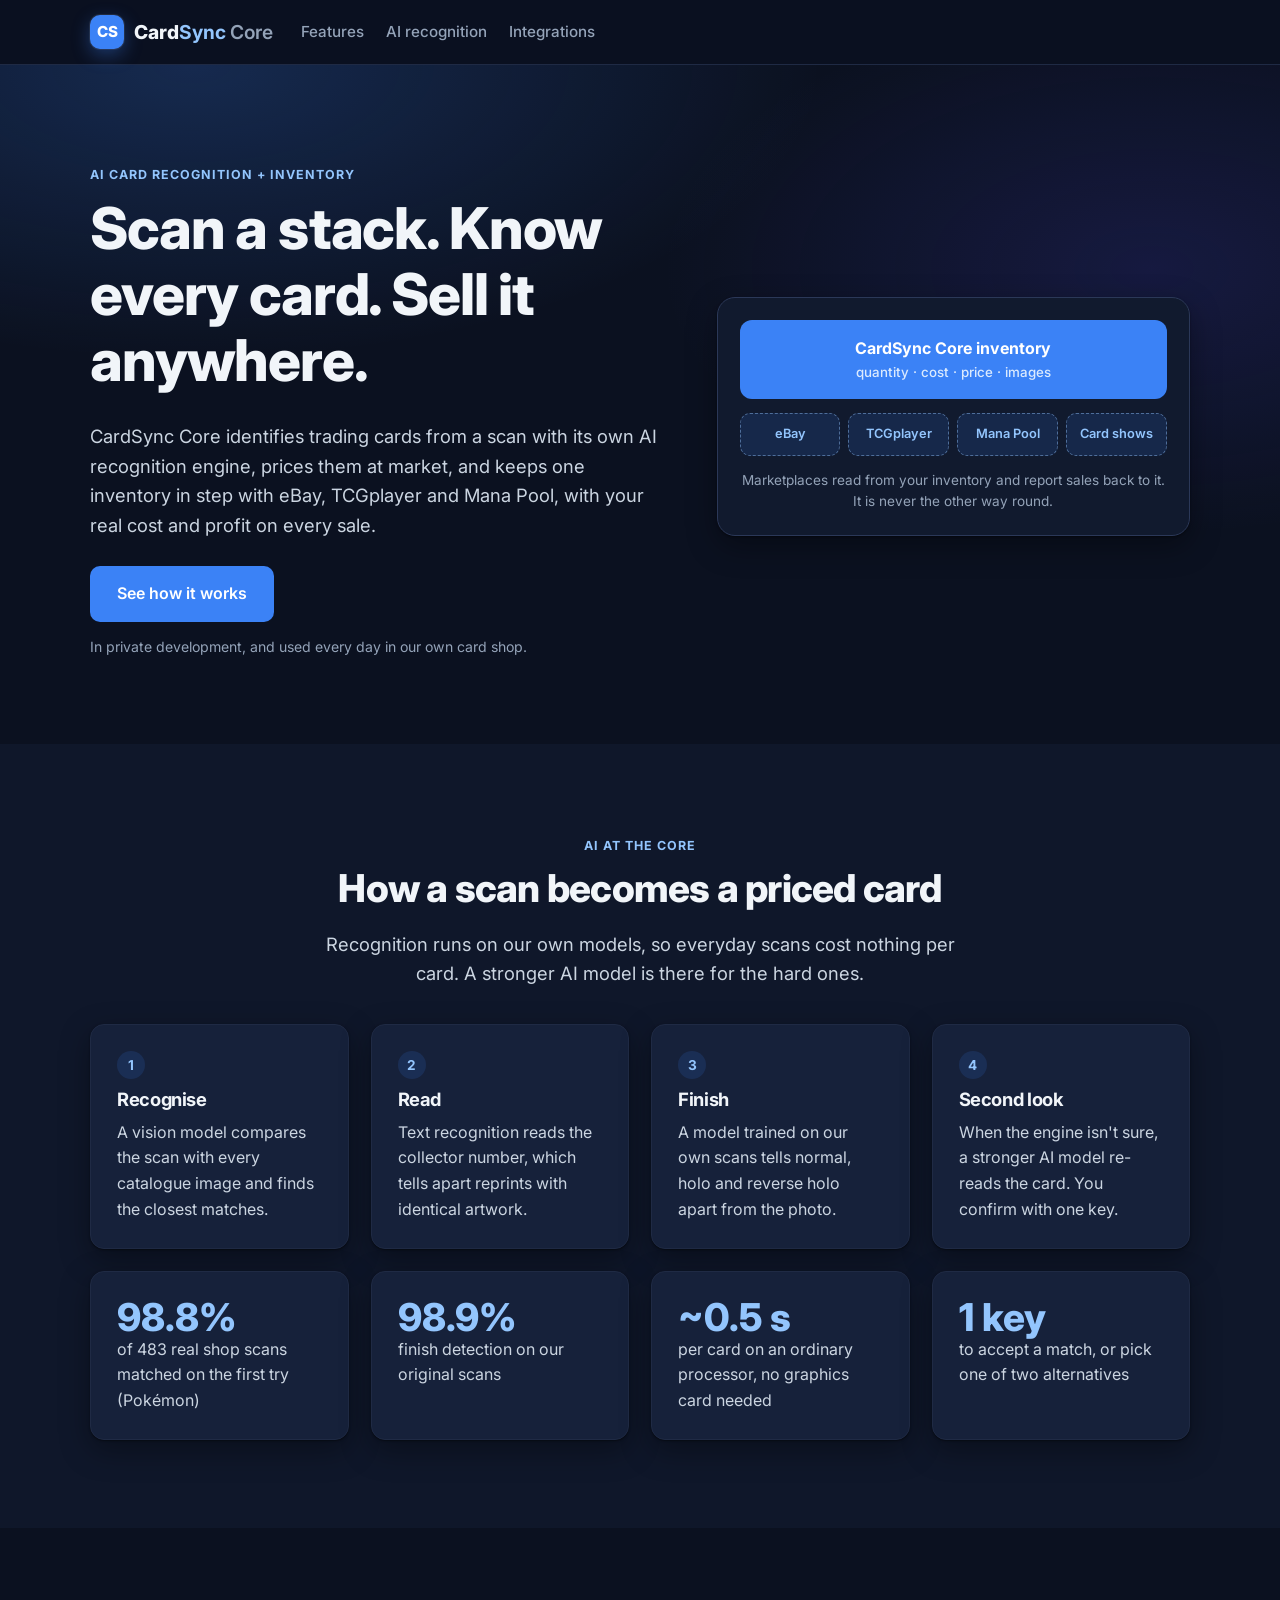
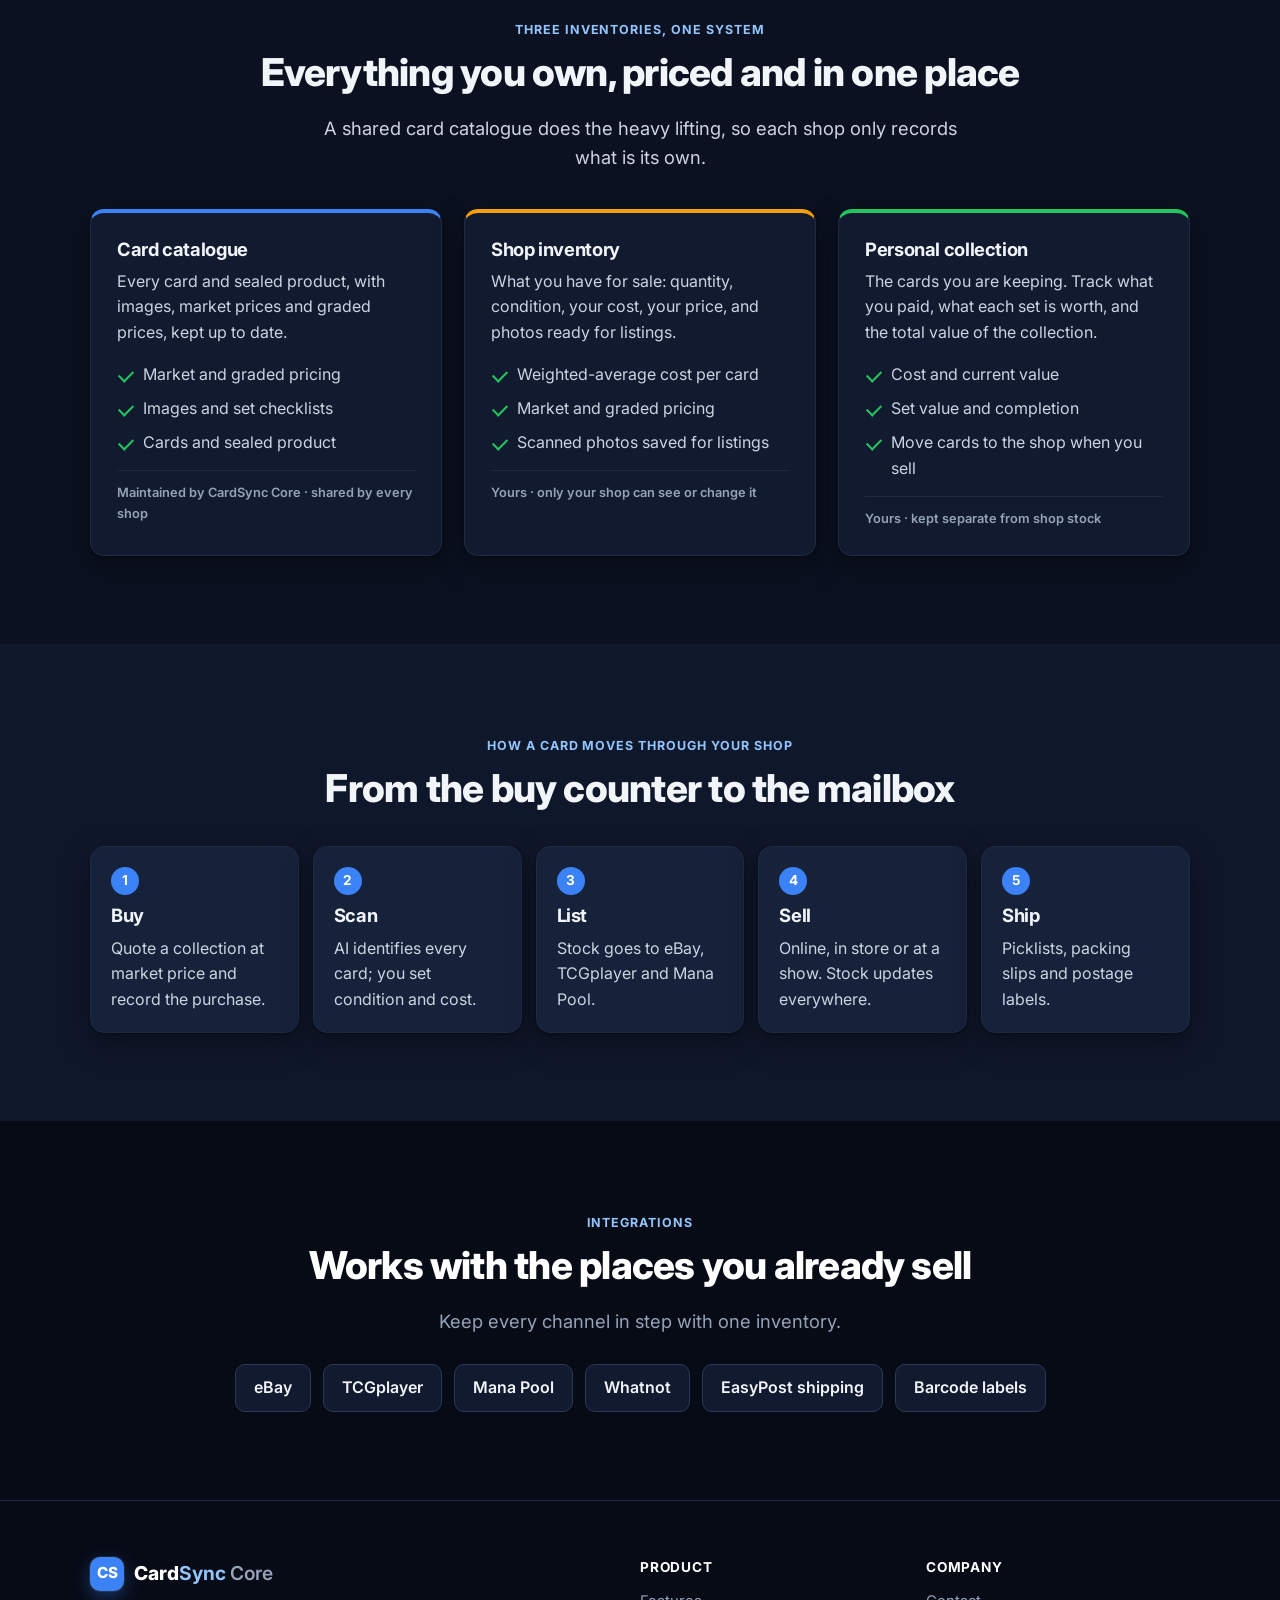
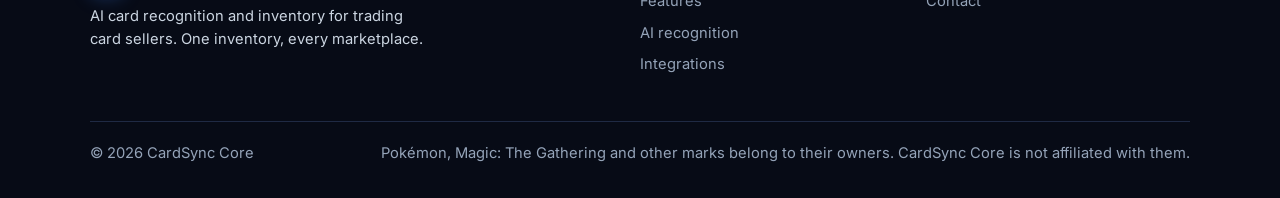
==== commit b3522017: "Remove the Get in touch buttons Drop the nav button and the "Want to hear when shops can join?" bann" ====
--- a/index.html
+++ b/index.html
@@ -26,9 +26,6 @@
       <a href="#ai">AI recognition</a>
       <a href="features.html#integrations">Integrations</a>
     </div>
-    <div class="nav-cta">
-      <a class="btn btn-primary" href="mailto:jperry@cardsynccore.com?subject=CardSync%20Core">Get in touch</a>
-    </div>
   </div>
 </nav>
 <main>
@@ -40,8 +37,7 @@
       <h1>Scan a stack. Know every card. Sell it anywhere.</h1>
       <p class="lead">CardSync Core identifies trading cards from a scan with its own AI recognition engine, prices them at market, and keeps one inventory in step with eBay, TCGplayer and Mana Pool, with your real cost and profit on every sale.</p>
       <div class="hero-actions">
-        <a class="btn btn-primary btn-lg" href="mailto:jperry@cardsynccore.com?subject=CardSync%20Core">Get in touch</a>
-        <a class="btn btn-ghost btn-lg" href="features.html">See how it works</a>
+        <a class="btn btn-primary btn-lg" href="features.html">See how it works</a>
       </div>
       <p class="hero-note">In private development, and used every day in our own card shop.</p>
     </div>
@@ -132,16 +128,6 @@
   </div>
 </section>
 
-<section>
-  <div class="wrap">
-    <div class="cta-band">
-      <h2>Want to hear when shops can join?</h2>
-      <p class="lead" style="margin:0 auto 24px">CardSync Core is in private development. Send us a note and we'll let you know when it opens.</p>
-      <a class="btn btn-primary btn-lg" href="mailto:jperry@cardsynccore.com?subject=CardSync%20Core">Get in touch</a>
-    </div>
-  </div>
-</section>
-
 </main>
 <footer>
   <div class="wrap">
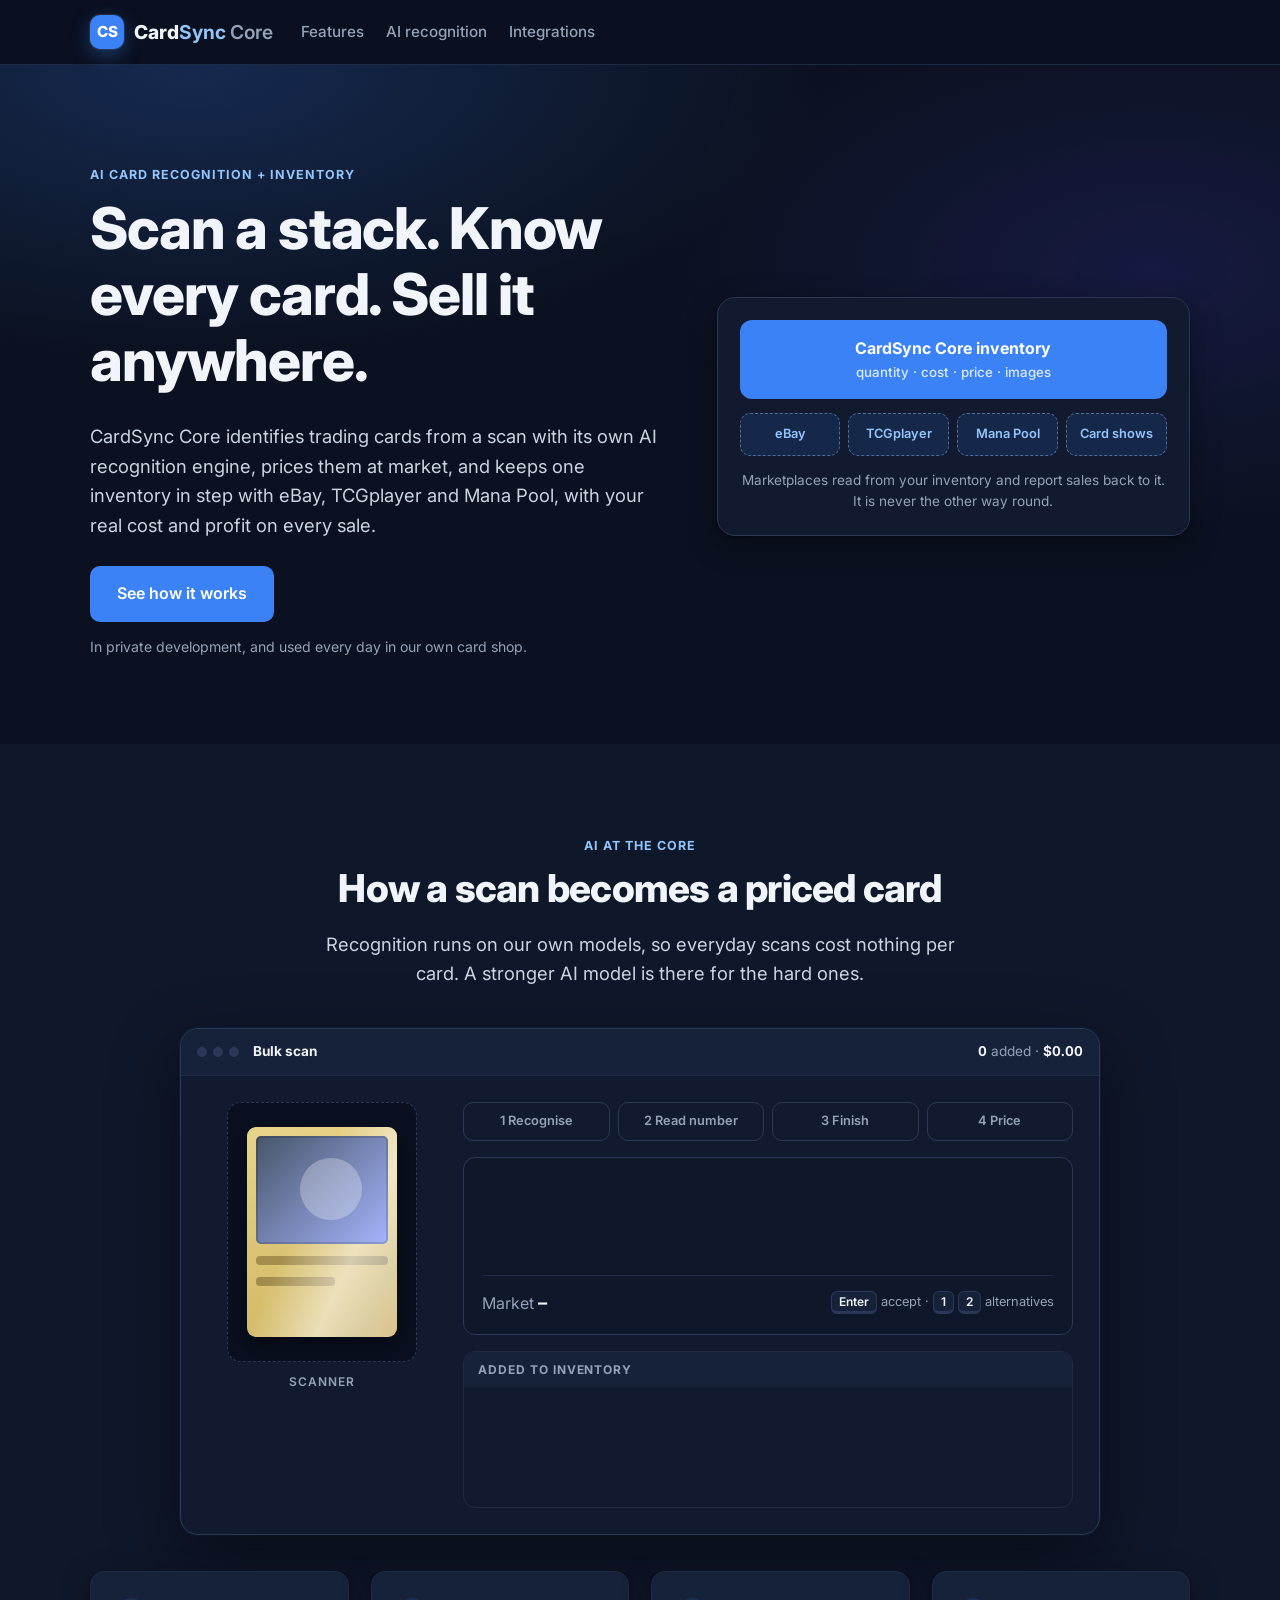
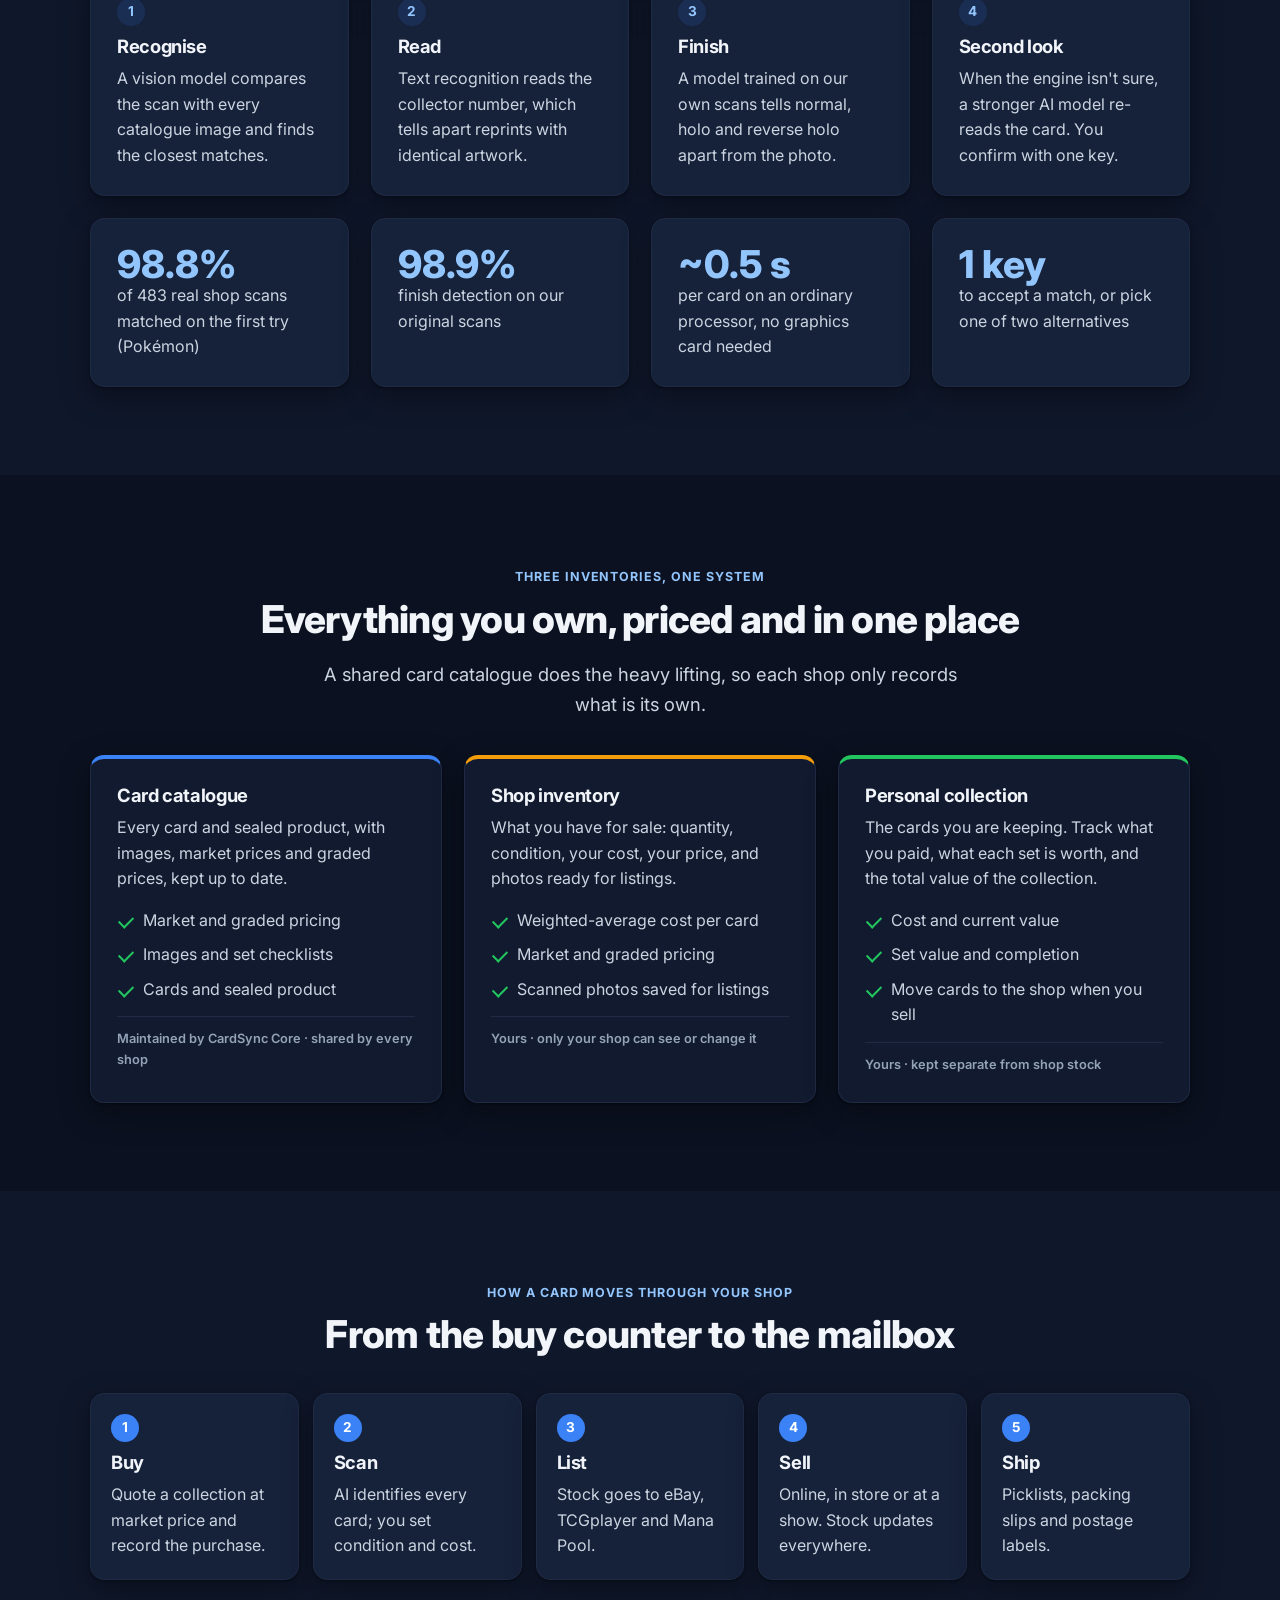
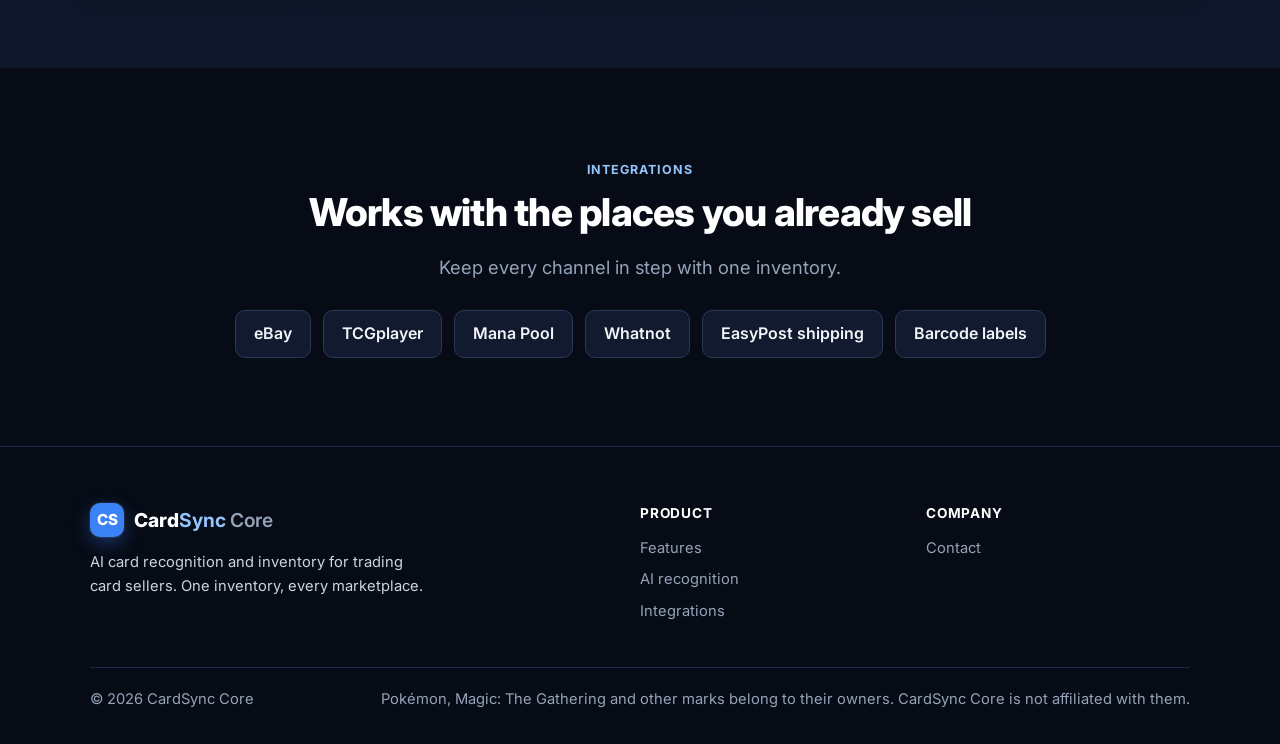
==== commit 3506c2bd: "Home page: animated scan demo A looping scan window in "How a scan becomes a priced card": a card sl" ====
--- a/index.html
+++ b/index.html
@@ -14,7 +14,7 @@
 <link rel="preconnect" href="https://fonts.googleapis.com">
 <link rel="preconnect" href="https://fonts.gstatic.com" crossorigin>
 <link href="https://fonts.googleapis.com/css2?family=Inter:wght@400;500;600;700;800&display=swap" rel="stylesheet">
-<link rel="stylesheet" href="styles.css">
+<link rel="stylesheet" href="styles.css?v=2">
 </head>
 <body>
 <nav class="nav" id="nav">
@@ -58,6 +58,40 @@
       <h2>How a scan becomes a priced card</h2>
       <p class="lead">Recognition runs on our own models, so everyday scans cost nothing per card. A stronger AI model is there for the hard ones.</p>
     </div>
+
+    <div class="demo" id="scanDemo" role="img" aria-label="Animation of a scan: each card is recognised, its collector number read, its finish detected and its market price looked up, then it is added to inventory with one key press.">
+      <div class="demo-bar" aria-hidden="true">
+        <span class="demo-dots"><i></i><i></i><i></i></span>
+        <span class="demo-title">Bulk scan</span>
+        <span class="demo-total"><b id="dmCount">0</b> added · <b id="dmValue">$0.00</b></span>
+      </div>
+      <div class="demo-body" aria-hidden="true">
+        <div class="demo-scanner">
+          <div class="demo-tray">
+            <div class="demo-card" id="dmCard"><div class="dc-art"></div><div class="dc-line"></div><div class="dc-line short"></div></div>
+            <div class="demo-beam" id="dmBeam"></div>
+          </div>
+          <div class="demo-tray-label">Scanner</div>
+        </div>
+        <div class="demo-panel">
+          <ol class="demo-steps" id="dmSteps"><li>Recognise</li><li>Read number</li><li>Finish</li><li>Price</li></ol>
+          <div class="demo-match" id="dmMatch">
+            <div class="dm-name" id="dmName">&nbsp;</div>
+            <div class="dm-meta"><span id="dmSet">&nbsp;</span> <span class="dm-num" id="dmNum"></span></div>
+            <div class="dm-tags"><span class="dm-finish" id="dmFinish"></span><span class="dm-conf" id="dmConf"></span></div>
+            <div class="dm-foot">
+              <span class="dm-price">Market <b id="dmPrice">–</b></span>
+              <span class="dm-key"><kbd id="dmKey">Enter</kbd> accept · <kbd>1</kbd> <kbd>2</kbd> alternatives</span>
+            </div>
+          </div>
+          <div class="demo-added">
+            <div class="da-head">Added to inventory</div>
+            <ul id="dmList"></ul>
+          </div>
+        </div>
+      </div>
+    </div>
+
     <div class="grid g4 ai-steps" style="margin-top:36px">
       <div class="card"><h3>Recognise</h3><p>A vision model compares the scan with every catalogue image and finds the closest matches.</p></div>
       <div class="card"><h3>Read</h3><p>Text recognition reads the collector number, which tells apart reprints with identical artwork.</p></div>
@@ -153,5 +187,6 @@
     </div>
   </div>
 </footer>
+<script src="scan-demo.js" defer></script>
 </body>
 </html>
--- a/styles.css
+++ b/styles.css
@@ -84,6 +84,60 @@
 .ai-steps{counter-reset:ai}
 .ai-steps .card::before{counter-increment:ai;content:counter(ai);display:inline-grid;place-items:center;width:28px;height:28px;border-radius:50%;background:var(--brand-soft);color:var(--brand-text);font-weight:700;font-size:.85rem;margin-bottom:10px}
 
+/* scan demo (index.html #scanDemo, driven by scan-demo.js) */
+.demo{max-width:920px;margin:40px auto 0;background:var(--panel);border:1px solid var(--line-2);border-radius:18px;box-shadow:0 24px 70px rgba(0,0,0,.45),0 0 0 1px rgba(59,130,246,.08);overflow:hidden;text-align:left}
+.demo-bar{display:flex;align-items:center;gap:14px;padding:12px 16px;border-bottom:1px solid var(--line);background:var(--panel-2);font-size:.85rem}
+.demo-dots{display:flex;gap:6px}.demo-dots i{width:10px;height:10px;border-radius:50%;background:var(--line-2)}
+.demo-title{font-weight:700;color:var(--ink)}
+.demo-total{margin-left:auto;color:var(--ink-3)}.demo-total b{color:var(--ink);font-variant-numeric:tabular-nums}
+.demo-body{display:grid;grid-template-columns:230px 1fr;gap:26px;padding:26px}
+.demo-scanner{display:flex;flex-direction:column;align-items:center;gap:10px}
+.demo-tray{position:relative;width:190px;height:260px;border-radius:14px;background:#0a1020;border:1px dashed var(--line-2);display:grid;place-items:center;overflow:hidden}
+.demo-tray-label{font-size:.75rem;font-weight:600;letter-spacing:.08em;text-transform:uppercase;color:var(--ink-3)}
+.demo-card{position:relative;width:150px;height:210px;border-radius:9px;padding:9px;background:linear-gradient(160deg,#e8d48b,#cdb35c);box-shadow:0 8px 24px rgba(0,0,0,.5);transform:translateY(-130%);opacity:0;transition:transform .6s cubic-bezier(.2,.8,.2,1),opacity .4s}
+.demo-card.in{transform:none;opacity:1}
+.demo-card.out{transform:translateX(140%) rotate(8deg);opacity:0}
+.dc-art{height:108px;border-radius:5px;background:linear-gradient(135deg,var(--a1,#475569),var(--a2,#94a3b8));position:relative;overflow:hidden;box-shadow:inset 0 0 0 2px rgba(0,0,0,.15)}
+.dc-art::before{content:"";position:absolute;width:62px;height:62px;border-radius:50%;left:44px;top:22px;background:rgba(255,255,255,.28)}
+.dc-line{height:9px;border-radius:4px;background:rgba(60,45,10,.35);margin-top:12px}
+.dc-line.short{width:60%}
+.demo-card.holo .dc-art::after,.demo-card.reverse::after{content:"";position:absolute;inset:0;background:linear-gradient(115deg,transparent 20%,rgba(255,255,255,.55) 35%,rgba(147,197,253,.4) 45%,rgba(244,114,182,.35) 55%,transparent 70%);background-size:250% 100%;animation:dm-shine 2.2s linear infinite;mix-blend-mode:screen;pointer-events:none}
+.demo-card.reverse::after{border-radius:9px}
+.demo-card.reverse .dc-art{z-index:1}
+@keyframes dm-shine{from{background-position:120% 0}to{background-position:-120% 0}}
+.demo-beam{position:absolute;left:8px;right:8px;top:0;height:3px;border-radius:2px;background:var(--brand-text);box-shadow:0 0 18px 6px rgba(59,130,246,.55);opacity:0}
+.demo-beam.sweep{animation:dm-sweep .9s ease-in-out}
+@keyframes dm-sweep{0%{top:12px;opacity:0}10%{opacity:1}90%{opacity:1}100%{top:245px;opacity:0}}
+.demo-panel{display:flex;flex-direction:column;gap:16px;min-width:0}
+.demo-steps{list-style:none;margin:0;padding:0;display:grid;grid-template-columns:repeat(4,1fr);gap:8px;counter-reset:dm}
+.demo-steps li{counter-increment:dm;border:1px solid var(--line-2);border-radius:10px;padding:8px 6px;text-align:center;font-size:.8rem;font-weight:600;color:var(--ink-3);transition:all .25s}
+.demo-steps li::before{content:counter(dm) " ";color:var(--ink-3)}
+.demo-steps li.on{border-color:var(--brand);color:var(--brand-text);background:var(--brand-soft)}
+.demo-steps li.done{border-color:rgba(34,197,94,.45);color:#86efac;background:rgba(34,197,94,.08)}
+.demo-steps li.done::before{content:"✓ ";color:var(--ok)}
+.demo-match{border:1px solid var(--line-2);border-radius:12px;padding:16px 18px;background:var(--bg-soft);min-height:150px}
+.dm-name{font-size:1.25rem;font-weight:800;color:var(--ink);min-height:1.5em}
+.dm-meta{color:var(--ink-3);font-size:.92rem;min-height:1.5em}
+.dm-num{display:inline-block;font-weight:700;color:var(--ink);border-radius:6px;padding:0 6px;transition:background .3s}
+.dm-num.flash{background:rgba(245,158,11,.25)}
+.dm-tags{display:flex;gap:8px;margin:10px 0;min-height:26px}
+.dm-finish,.dm-conf{font-size:.78rem;font-weight:700;padding:4px 10px;border-radius:999px;opacity:0;transform:translateY(4px);transition:all .25s}
+.dm-finish{background:rgba(245,158,11,.15);color:#fcd34d}
+.dm-conf{background:rgba(34,197,94,.12);color:#86efac}
+.dm-tags .show{opacity:1;transform:none}
+.dm-foot{display:flex;justify-content:space-between;align-items:center;gap:12px;flex-wrap:wrap;border-top:1px solid var(--line);padding-top:12px}
+.dm-price{color:var(--ink-3)}.dm-price b{color:var(--ink);font-size:1.15rem;font-variant-numeric:tabular-nums}
+.dm-key{font-size:.8rem;color:var(--ink-3)}
+.demo kbd{display:inline-block;font:600 .75rem Inter,system-ui,sans-serif;color:var(--ink);background:var(--panel-2);border:1px solid var(--line-2);border-bottom-width:3px;border-radius:6px;padding:2px 7px;transition:all .12s}
+.demo kbd.press{transform:translateY(2px);border-bottom-width:1px;background:var(--brand);border-color:var(--brand);color:#fff}
+.demo-added{border:1px solid var(--line);border-radius:12px;overflow:hidden}
+.da-head{font-size:.75rem;font-weight:700;letter-spacing:.08em;text-transform:uppercase;color:var(--ink-3);padding:8px 14px;background:var(--panel-2)}
+.demo-added ul{list-style:none;margin:0;padding:0;min-height:120px}
+.demo-added li{display:flex;justify-content:space-between;gap:10px;padding:9px 14px;border-top:1px solid var(--line);font-size:.88rem;color:var(--ink-2);animation:dm-row .35s ease-out}
+.demo-added li b{color:var(--ink);font-weight:600}
+.demo-added li span:last-child{color:var(--ink);font-variant-numeric:tabular-nums;white-space:nowrap}
+@keyframes dm-row{from{opacity:0;transform:translateY(-6px);background:var(--brand-soft)}to{opacity:1;transform:none}}
+
 /* features */
 .fhero{padding:84px 0 40px;text-align:center;background:radial-gradient(900px 380px at 50% 0%,rgba(59,130,246,.2),transparent 70%),var(--bg)}
 .jump{display:flex;flex-wrap:wrap;gap:8px;justify-content:center;margin-top:22px}
@@ -119,4 +173,15 @@
   .flow{grid-template-columns:1fr}
   .truth-arrows{grid-template-columns:repeat(2,1fr)}
   .feat{grid-template-columns:1fr;gap:18px;padding:40px 0}
+  .demo-body{grid-template-columns:1fr;gap:18px;padding:18px}
+  .demo-tray{width:150px;height:200px}
+  .demo-card{width:118px;height:165px;padding:7px}
+  .dc-art{height:84px}.dc-art::before{width:46px;height:46px;left:29px;top:18px}
+  @keyframes dm-sweep{0%{top:10px;opacity:0}10%{opacity:1}90%{opacity:1}100%{top:188px;opacity:0}}
+  .demo-steps{grid-template-columns:repeat(2,1fr)}
+  .dm-key{display:none}
 }
+@media (prefers-reduced-motion:reduce){
+  .demo-card,.demo-steps li,.dm-finish,.dm-conf{transition:none}
+  .demo-card.holo .dc-art::after,.demo-card.reverse::after,.demo-added li{animation:none}
+}
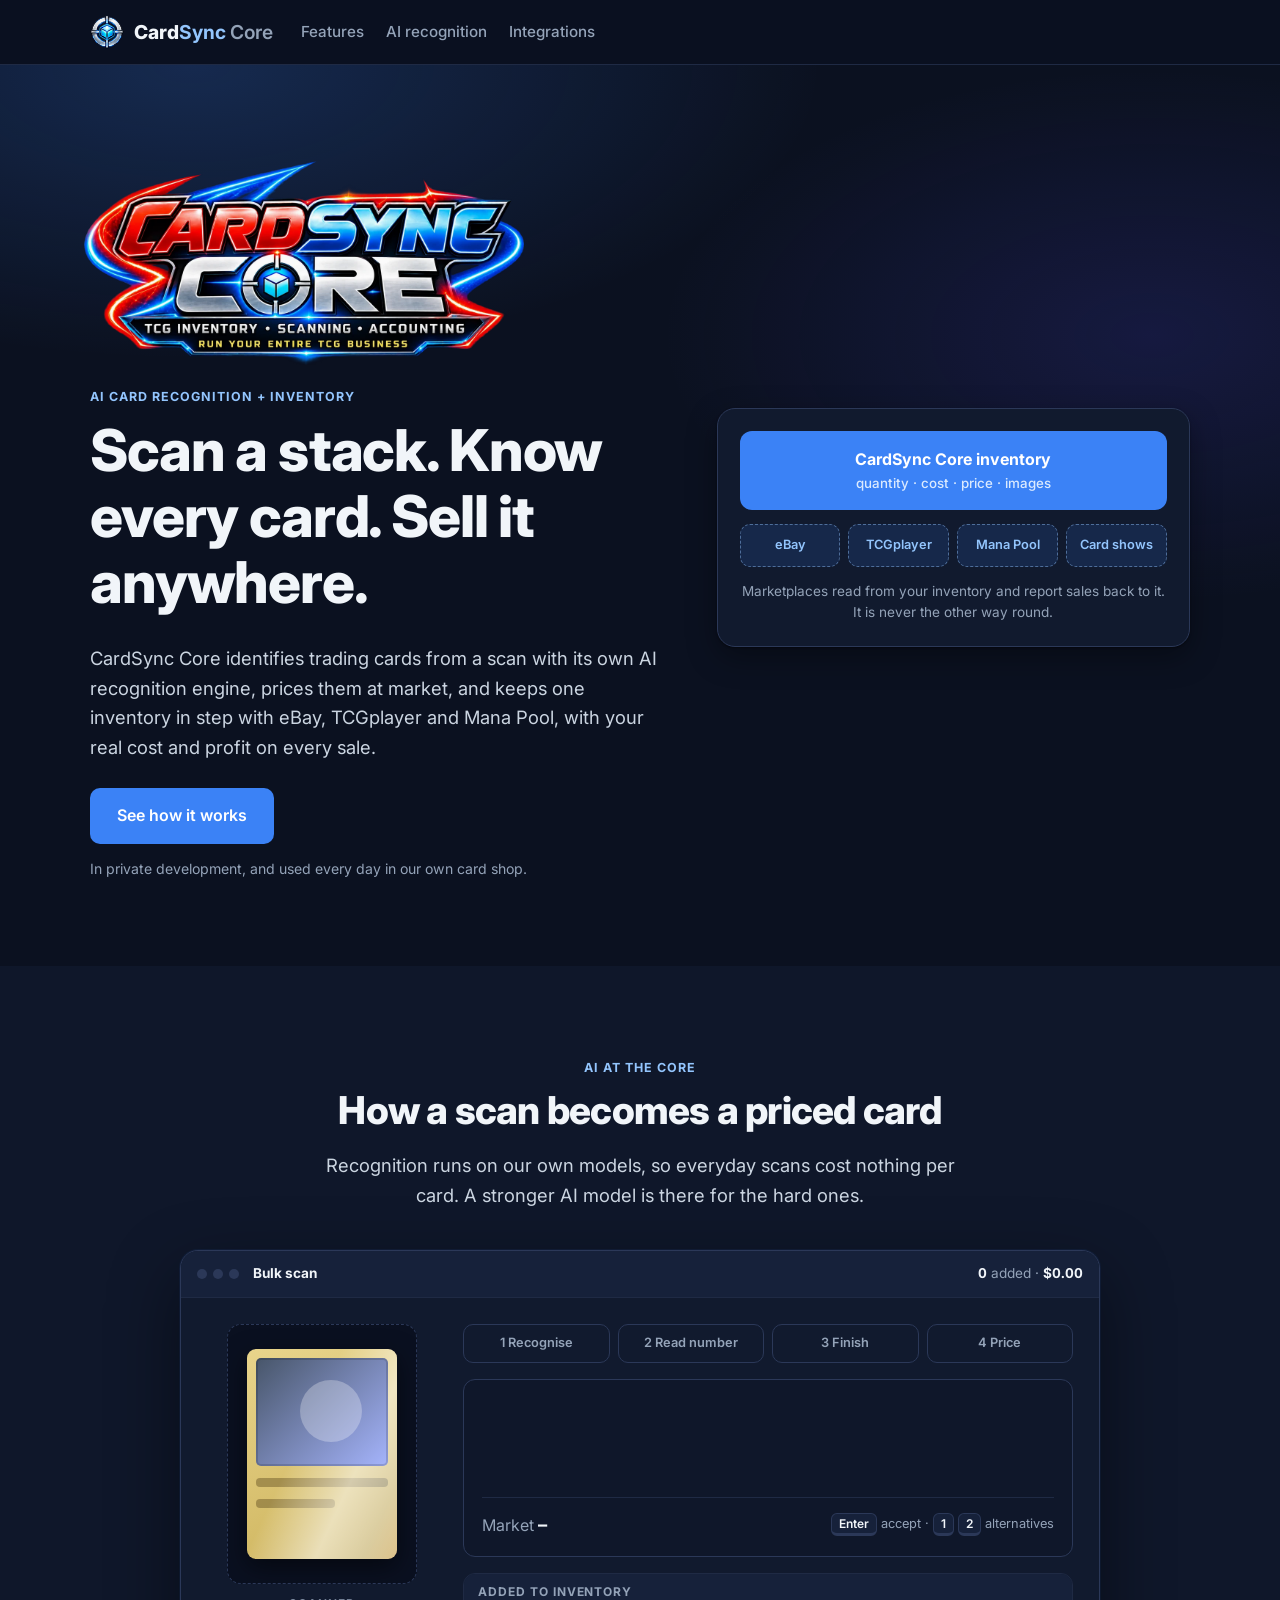
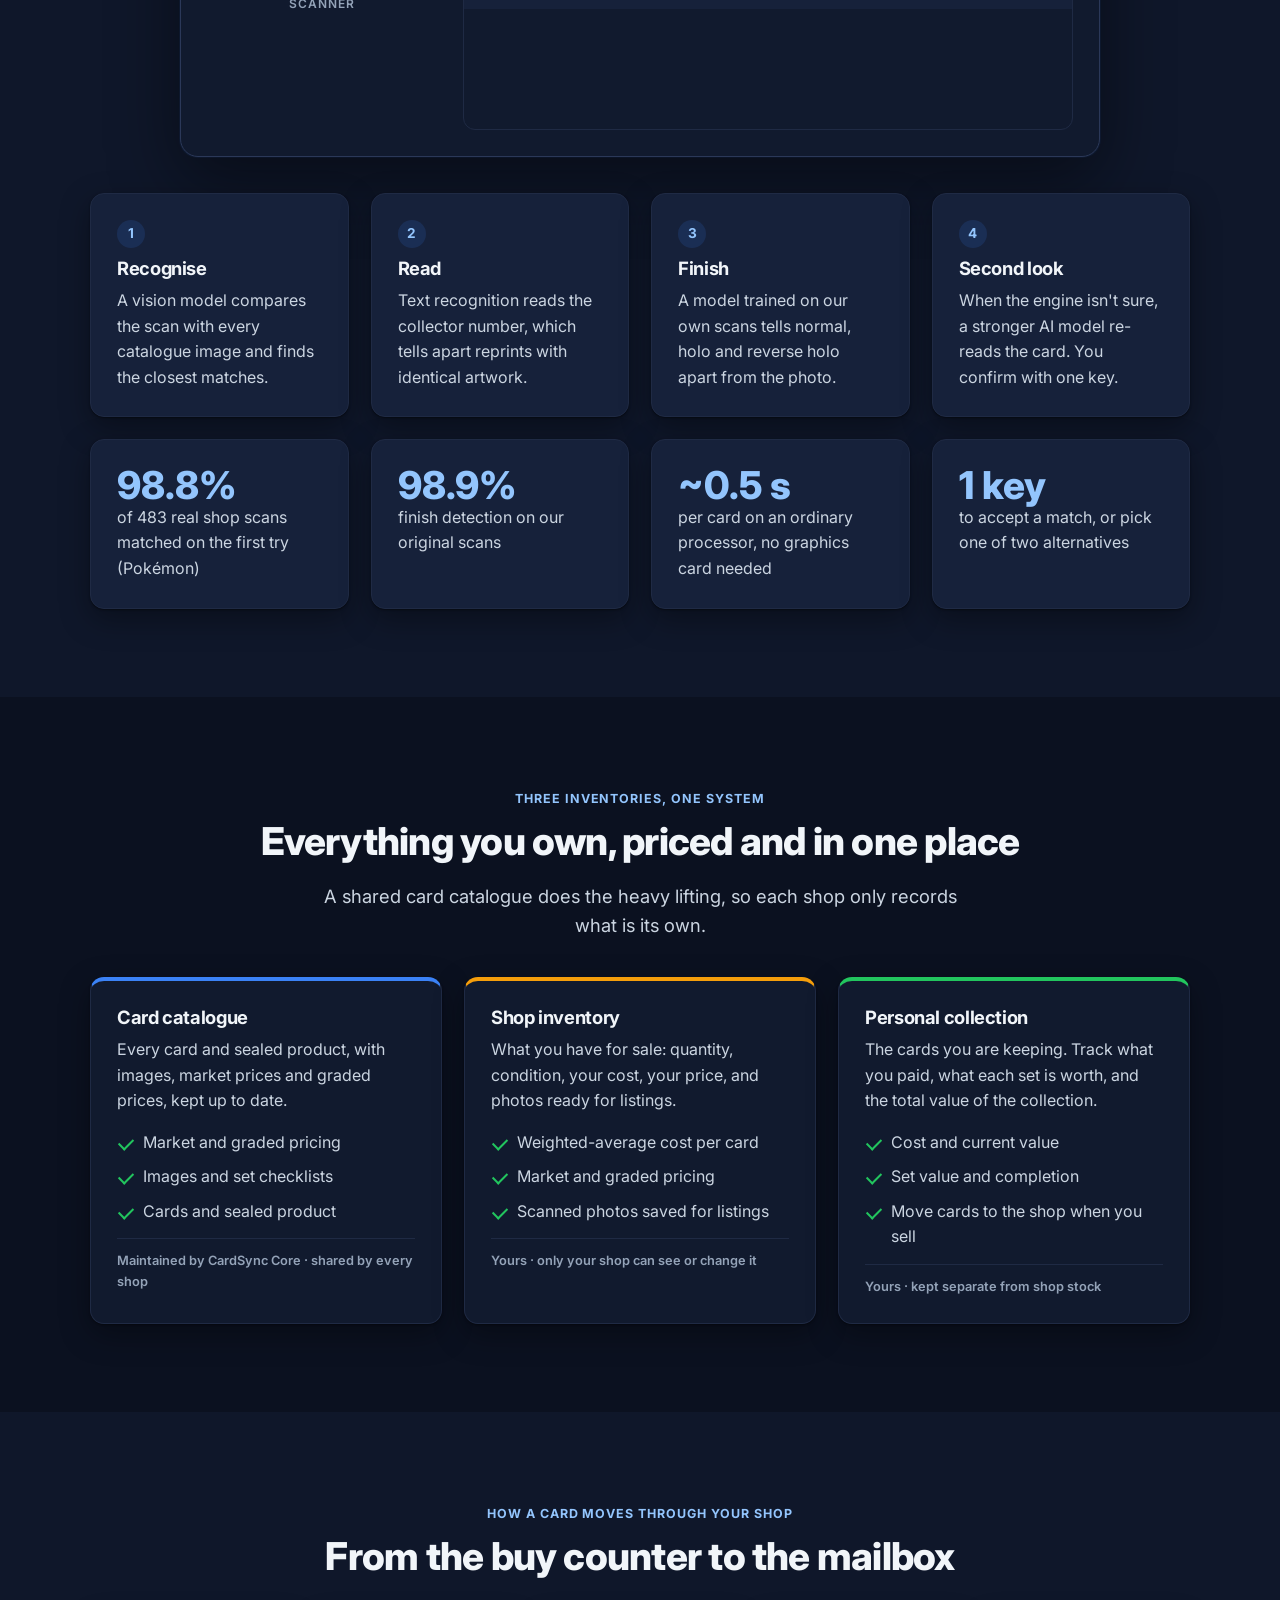
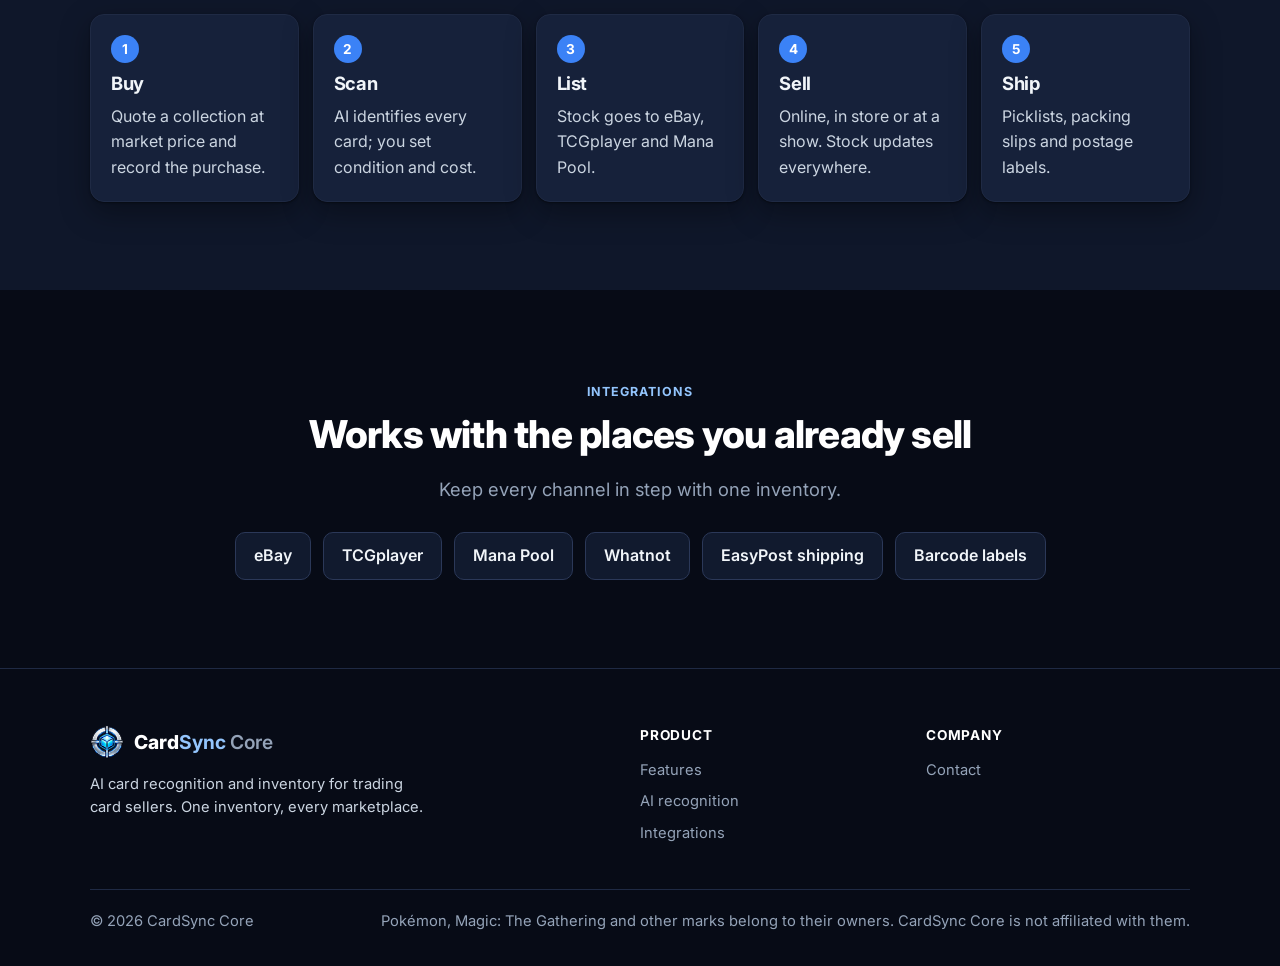
==== commit 9cb969ce: "New logo, emblem icons and link preview Full logo above the home page headline; cube emblem in the t" ====
--- a/index.html
+++ b/index.html
@@ -9,17 +9,23 @@
 <meta property="og:title" content="CardSync Core: AI card recognition and inventory for card sellers">
 <meta property="og:description" content="Scan a stack, know every card, sell it anywhere. One inventory with your real cost and profit.">
 <meta property="og:type" content="website">
+<meta property="og:image" content="https://cardsynccore.com/img/og.jpg">
+<meta property="og:image:width" content="1200">
+<meta property="og:image:height" content="630">
+<meta name="twitter:card" content="summary_large_image">
 <meta property="og:url" content="https://cardsynccore.com/">
-<link rel="icon" href="data:image/svg+xml,%3Csvg xmlns='http://www.w3.org/2000/svg' viewBox='0 0 64 64'%3E%3Crect width='64' height='64' rx='16' fill='%232563eb'/%3E%3Ctext x='32' y='42' font-family='Arial,sans-serif' font-size='28' font-weight='700' fill='white' text-anchor='middle'%3ECS%3C/text%3E%3C/svg%3E">
+<link rel="icon" href="img/favicon.ico" sizes="any">
+<link rel="icon" type="image/png" href="img/emblem-192.png">
+<link rel="apple-touch-icon" href="img/emblem-180.png">
 <link rel="preconnect" href="https://fonts.googleapis.com">
 <link rel="preconnect" href="https://fonts.gstatic.com" crossorigin>
 <link href="https://fonts.googleapis.com/css2?family=Inter:wght@400;500;600;700;800&display=swap" rel="stylesheet">
-<link rel="stylesheet" href="styles.css?v=2">
+<link rel="stylesheet" href="styles.css?v=3">
 </head>
 <body>
 <nav class="nav" id="nav">
   <div class="wrap">
-    <a href="./" class="logo"><span class="logo-mark">CS</span><span>Card<b>Sync</b> <i>Core</i></span></a>
+    <a href="./" class="logo"><img class="logo-mark" src="img/emblem-64.png" alt="" width="34" height="34"><span>Card<b>Sync</b> <i>Core</i></span></a>
     <button class="menu-btn" type="button" aria-label="Menu" onclick="document.getElementById('nav').classList.toggle('open')">Menu</button>
     <div class="nav-links">
       <a href="features.html">Features</a>
@@ -33,6 +39,7 @@
 <section class="hero">
   <div class="wrap">
     <div>
+      <img class="hero-logo" src="img/logo.webp" alt="CardSync Core: TCG inventory, scanning, accounting. Run your entire TCG business." width="1200" height="556">
       <span class="eyebrow">AI card recognition + inventory</span>
       <h1>Scan a stack. Know every card. Sell it anywhere.</h1>
       <p class="lead">CardSync Core identifies trading cards from a scan with its own AI recognition engine, prices them at market, and keeps one inventory in step with eBay, TCGplayer and Mana Pool, with your real cost and profit on every sale.</p>
@@ -167,7 +174,7 @@
   <div class="wrap">
     <div class="grid">
       <div>
-        <a href="./" class="logo"><span class="logo-mark">CS</span><span>Card<b>Sync</b> <i>Core</i></span></a>
+        <a href="./" class="logo"><img class="logo-mark" src="img/emblem-64.png" alt="" width="34" height="34"><span>Card<b>Sync</b> <i>Core</i></span></a>
         <p style="margin-top:14px;max-width:340px">AI card recognition and inventory for trading card sellers. One inventory, every marketplace.</p>
       </div>
       <div>
--- a/styles.css
+++ b/styles.css
@@ -28,7 +28,7 @@
 .nav{position:sticky;top:0;z-index:20;background:rgba(11,17,32,.85);backdrop-filter:saturate(1.4) blur(10px);border-bottom:1px solid var(--line)}
 .nav .wrap{display:flex;align-items:center;gap:28px;height:64px}
 .logo{display:flex;align-items:center;gap:10px;font-weight:800;font-size:1.2rem;color:var(--ink)}
-.logo-mark{width:34px;height:34px;border-radius:10px;background:var(--brand);display:grid;place-items:center;color:#fff;font-size:.95rem;box-shadow:0 0 0 1px rgba(255,255,255,.08),0 6px 18px rgba(59,130,246,.35)}
+.logo-mark{width:34px;height:34px;display:block}
 .logo b{color:var(--brand-text)}
 .logo i{font-style:normal;font-weight:600;color:var(--ink-3)}
 .nav-links{display:flex;gap:22px;margin-right:auto}
@@ -64,6 +64,7 @@
 .hero{padding:96px 0 72px;background:radial-gradient(900px 420px at 15% 0%,rgba(59,130,246,.22),transparent 70%),radial-gradient(700px 380px at 90% 30%,rgba(79,70,229,.16),transparent 70%),var(--bg)}
 .hero .wrap{display:grid;grid-template-columns:1.1fr .9fr;gap:48px;align-items:center}
 .hero-actions{display:flex;gap:12px;flex-wrap:wrap;margin:26px 0 14px}
+.hero-logo{display:block;width:100%;max-width:440px;height:auto;margin:0 0 18px -6px}
 .hero-note{font-size:.88rem;color:var(--ink-3)}
 .truth{background:var(--panel);border:1px solid var(--line-2);border-radius:18px;box-shadow:var(--shadow);padding:22px}
 .truth-core{background:var(--brand);color:#fff;border-radius:12px;padding:16px 18px;text-align:center;font-weight:700}
